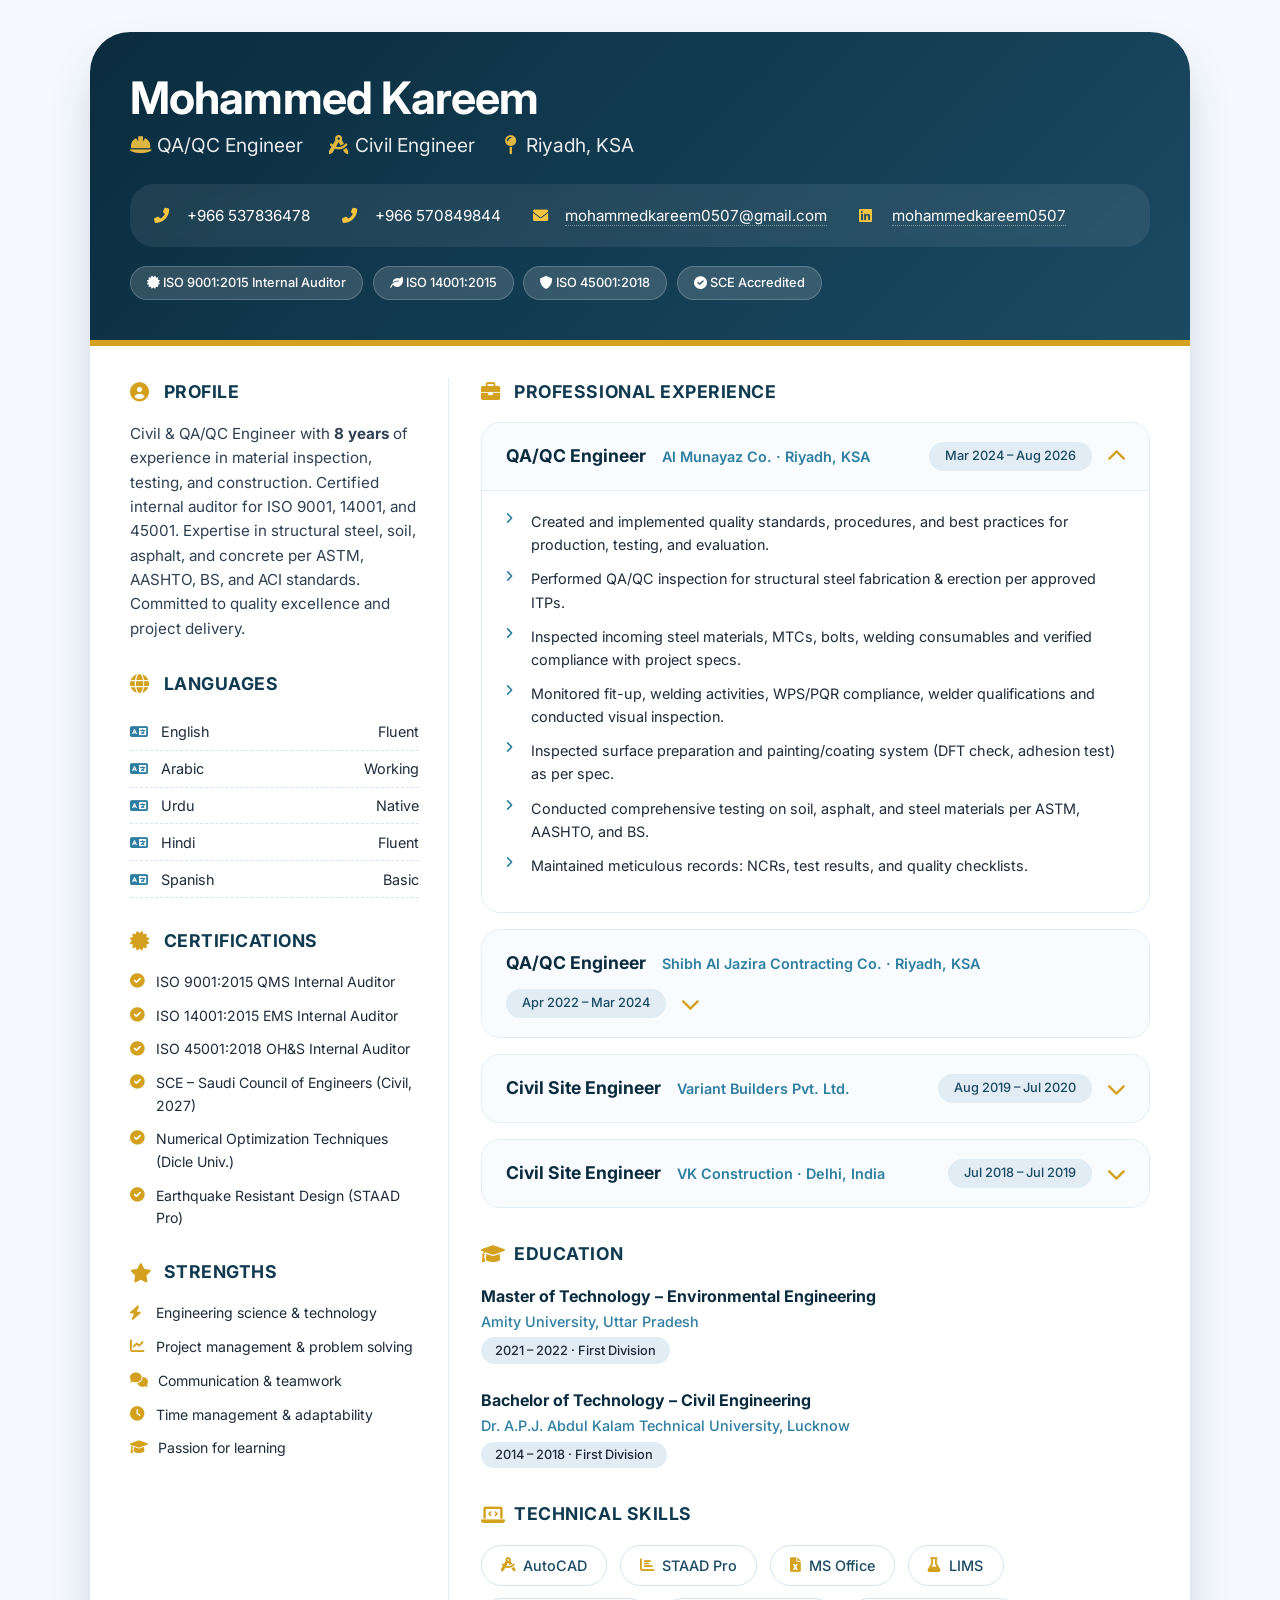
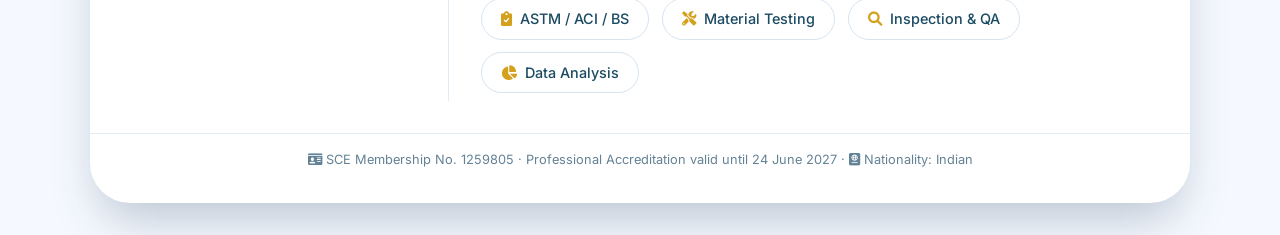
==== mk-resume.html @ 366f7cb2 "Create mk-resume.html" ====
<!DOCTYPE html>
<html lang="en">
<head>
    <meta charset="UTF-8">
    <meta name="viewport" content="width=device-width, initial-scale=1.0">
    <title>Mohammed Kareem · Civil & QA/QC Engineer</title>
    <!-- Font Awesome for icons -->
    <link rel="stylesheet" href="https://cdnjs.cloudflare.com/ajax/libs/font-awesome/6.0.0-beta3/css/all.min.css">
    <!-- Google Fonts -->
    <link href="https://fonts.googleapis.com/css2?family=Inter:opsz,wght@14..32,300;14..32,400;14..32,500;14..32,600;14..32,700&display=swap" rel="stylesheet">
    <style>
        * {
            margin: 0;
            padding: 0;
            box-sizing: border-box;
        }

        body {
            background: #f5f9ff;
            font-family: 'Inter', sans-serif;
            color: #1e2b3a;
            line-height: 1.6;
            padding: 2rem 1rem;
        }

        .container {
            max-width: 1100px;
            margin: 0 auto;
            background: white;
            border-radius: 2.5rem;
            box-shadow: 0 25px 50px -12px rgba(0, 30, 60, 0.25);
            overflow: hidden;
            padding: 0 0 2rem 0;
            transition: all 0.2s;
        }

        /* header section */
        .hero {
            background: linear-gradient(135deg, #0a2c3e 0%, #1b4a63 100%);
            color: white;
            padding: 2.5rem 2.5rem 2.5rem 2.5rem;
            position: relative;
            border-bottom: 6px solid #d4a11e;
        }

        .hero h1 {
            font-size: 2.8rem;
            font-weight: 700;
            letter-spacing: -0.02em;
            line-height: 1.2;
            margin-bottom: 0.25rem;
        }

        .hero .subhead {
            font-size: 1.2rem;
            font-weight: 400;
            opacity: 0.9;
            margin-bottom: 1.5rem;
            display: flex;
            flex-wrap: wrap;
            gap: 0.75rem 1.5rem;
        }

        .hero .subhead i {
            color: #f5c542;
            width: 1.4rem;
            text-align: center;
        }

        .contact-grid {
            display: flex;
            flex-wrap: wrap;
            gap: 1.2rem 2rem;
            font-size: 0.95rem;
            margin-top: 0.8rem;
            background: rgba(255, 255, 255, 0.08);
            padding: 1.2rem 1.5rem;
            border-radius: 1.5rem;
            backdrop-filter: blur(4px);
        }

        .contact-grid i {
            margin-right: 0.6rem;
            color: #f5c542;
            width: 1.2rem;
        }

        .contact-grid a {
            color: white;
            text-decoration: none;
            border-bottom: 1px dotted rgba(255, 255, 255, 0.4);
            transition: 0.2s;
        }

        .contact-grid a:hover {
            border-bottom: 1px solid #f5c542;
            color: #f5c542;
        }

        .badge-group {
            display: flex;
            flex-wrap: wrap;
            gap: 0.6rem;
            margin-top: 1.2rem;
        }

        .badge {
            background: rgba(255, 255, 255, 0.15);
            padding: 0.35rem 1rem;
            border-radius: 30px;
            font-size: 0.8rem;
            font-weight: 500;
            border: 1px solid rgba(255, 255, 255, 0.2);
        }

        /* main content */
        .main-grid {
            display: grid;
            grid-template-columns: 1fr 2.1fr;
            gap: 2rem;
            padding: 2rem 2.5rem 0 2.5rem;
        }

        /* sidebar */
        .sidebar {
            border-right: 1px solid #e1ecf5;
            padding-right: 1.8rem;
        }

        .section-title {
            font-size: 1.1rem;
            font-weight: 700;
            text-transform: uppercase;
            letter-spacing: 0.03em;
            color: #0f3a50;
            margin: 1.8rem 0 1rem 0;
            display: flex;
            align-items: center;
            gap: 0.6rem;
        }

        .section-title i {
            color: #d4a11e;
            font-size: 1.2rem;
            width: 1.5rem;
        }

        .section-title:first-of-type {
            margin-top: 0;
        }

        .profile-text {
            font-size: 0.95rem;
            color: #2e4052;
            margin-bottom: 1.2rem;
        }

        .skill-bar {
            margin-bottom: 1rem;
        }

        .skill-bar span {
            display: block;
            font-size: 0.85rem;
            font-weight: 500;
            color: #1e3b4f;
            margin-bottom: 0.3rem;
        }

        .bar-bg {
            background: #e1ecf5;
            height: 8px;
            border-radius: 12px;
            overflow: hidden;
        }

        .bar-fill {
            height: 8px;
            background: linear-gradient(90deg, #1b4a63, #2e7ea1);
            border-radius: 12px;
            width: 0;
            transition: width 0.3s;
        }

        .lang-item {
            display: flex;
            justify-content: space-between;
            font-size: 0.9rem;
            padding: 0.4rem 0;
            border-bottom: 1px dashed #d6e4f0;
        }

        .lang-item:last-child {
            border-bottom: none;
        }

        .lang-name i {
            color: #2e7ea1;
            width: 1.2rem;
            margin-right: 0.5rem;
        }

        .cert-list, .strength-list {
            list-style: none;
        }

        .cert-list li, .strength-list li {
            font-size: 0.88rem;
            margin-bottom: 0.7rem;
            display: flex;
            align-items: flex-start;
            gap: 0.6rem;
        }

        .cert-list li i, .strength-list li i {
            color: #d4a11e;
            font-size: 0.9rem;
            margin-top: 0.2rem;
            min-width: 1rem;
        }

        /* right content */
        .content {
            padding-bottom: 0.5rem;
        }

        /* experience accordion */
        .exp-item {
            background: #f9fcff;
            border-radius: 1.2rem;
            margin-bottom: 1rem;
            border: 1px solid #e1ecf5;
            transition: all 0.2s;
            overflow: hidden;
        }

        .exp-header {
            padding: 1.2rem 1.5rem;
            cursor: pointer;
            display: flex;
            flex-wrap: wrap;
            align-items: center;
            justify-content: space-between;
            gap: 0.75rem;
            background: #f9fcff;
            transition: 0.2s;
        }

        .exp-header:hover {
            background: #eef5fc;
        }

        .exp-title {
            display: flex;
            flex-wrap: wrap;
            align-items: baseline;
            gap: 0.6rem 1rem;
        }

        .exp-title h3 {
            font-size: 1.1rem;
            font-weight: 700;
            color: #0a2c3e;
        }

        .exp-company {
            font-size: 0.9rem;
            color: #2e7ea1;
            font-weight: 600;
        }

        .exp-date {
            font-size: 0.8rem;
            background: #e1ecf5;
            padding: 0.25rem 1rem;
            border-radius: 30px;
            font-weight: 500;
            color: #1b4a63;
            white-space: nowrap;
        }

        .exp-icon {
            color: #d4a11e;
            font-size: 1.2rem;
            transition: transform 0.3s;
        }

        .exp-item.active .exp-icon {
            transform: rotate(180deg);
        }

        .exp-body {
            max-height: 0;
            padding: 0 1.5rem;
            overflow: hidden;
            transition: max-height 0.4s ease-out, padding 0.3s;
            background: white;
            border-top: 0px solid #e1ecf5;
        }

        .exp-item.active .exp-body {
            max-height: 600px;
            padding: 1.2rem 1.5rem 1.5rem 1.5rem;
            border-top: 1px solid #e1ecf5;
        }

        .exp-body ul {
            list-style: none;
        }

        .exp-body li {
            font-size: 0.9rem;
            margin-bottom: 0.7rem;
            display: flex;
            gap: 0.6rem;
            color: #1e2b3a;
        }

        .exp-body li i {
            color: #2e7ea1;
            font-size: 0.8rem;
            margin-top: 0.2rem;
            min-width: 1rem;
        }

        /* education */
        .edu-item {
            margin-bottom: 1.5rem;
        }

        .edu-degree {
            font-weight: 700;
            font-size: 1rem;
            color: #0a2c3e;
        }

        .edu-univ {
            font-size: 0.9rem;
            color: #2e7ea1;
            font-weight: 500;
        }

        .edu-year {
            font-size: 0.8rem;
            background: #e1ecf5;
            display: inline-block;
            padding: 0.2rem 0.9rem;
            border-radius: 30px;
            margin-top: 0.3rem;
            font-weight: 500;
        }

        /* technical skills */
        .tech-grid {
            display: flex;
            flex-wrap: wrap;
            gap: 0.8rem;
            margin-top: 1rem;
        }

        .tech-item {
            background: white;
            border: 1px solid #d6e4f0;
            padding: 0.5rem 1.2rem;
            border-radius: 30px;
            font-size: 0.9rem;
            font-weight: 500;
            color: #1b4a63;
            display: flex;
            align-items: center;
            gap: 0.5rem;
            transition: 0.2s;
        }

        .tech-item i {
            color: #d4a11e;
        }

        .tech-item:hover {
            background: #eef5fc;
            border-color: #2e7ea1;
        }

        /* footer / certificates */
        .footer-note {
            margin-top: 2rem;
            padding: 1rem 2.5rem 0 2.5rem;
            font-size: 0.8rem;
            color: #648296;
            border-top: 1px solid #e1ecf5;
            text-align: center;
        }

        /* responsive */
        @media (max-width: 850px) {
            .main-grid {
                grid-template-columns: 1fr;
                padding: 1.5rem;
            }
            .sidebar {
                border-right: none;
                padding-right: 0;
            }
            .hero h1 {
                font-size: 2rem;
            }
            .hero {
                padding: 2rem 1.5rem;
            }
            .contact-grid {
                padding: 1rem;
            }
        }

        @media (max-width: 500px) {
            body {
                padding: 0.8rem;
            }
            .container {
                border-radius: 1.5rem;
            }
            .exp-title h3 {
                font-size: 1rem;
            }
        }
    </style>
</head>
<body>
    <div class="container">
        <!-- Hero Header -->
        <div class="hero">
            <h1>Mohammed Kareem</h1>
            <div class="subhead">
                <span><i class="fas fa-hard-hat"></i> QA/QC Engineer</span>
                <span><i class="fas fa-drafting-compass"></i> Civil Engineer</span>
                <span><i class="fas fa-map-pin"></i> Riyadh, KSA</span>
            </div>
            <div class="contact-grid">
                <div><i class="fas fa-phone-alt"></i> +966 537836478</div>
                <div><i class="fas fa-phone-alt"></i> +966 570849844</div>
                <div><i class="fas fa-envelope"></i> <a href="mailto:mohammedkareem0507@gmail.com">mohammedkareem0507@gmail.com</a></div>
                <div><i class="fab fa-linkedin"></i> <a href="#">mohammedkareem0507</a></div>
            </div>
            <div class="badge-group">
                <span class="badge"><i class="fas fa-certificate"></i> ISO 9001:2015 Internal Auditor</span>
                <span class="badge"><i class="fas fa-leaf"></i> ISO 14001:2015</span>
                <span class="badge"><i class="fas fa-shield-alt"></i> ISO 45001:2018</span>
                <span class="badge"><i class="fas fa-check-circle"></i> SCE Accredited</span>
            </div>
        </div>

        <!-- Main two-column layout -->
        <div class="main-grid">
            <!-- Sidebar / Left -->
            <div class="sidebar">
                <!-- Profile / summary -->
                <div class="section-title"><i class="fas fa-user-circle"></i> Profile</div>
                <p class="profile-text">
                    Civil & QA/QC Engineer with <strong>8 years</strong> of experience in material inspection, testing, and construction. 
                    Certified internal auditor for ISO 9001, 14001, and 45001. Expertise in structural steel, soil, asphalt, and concrete 
                    per ASTM, AASHTO, BS, and ACI standards. Committed to quality excellence and project delivery.
                </p>

                <!-- Languages -->
                <div class="section-title"><i class="fas fa-globe"></i> Languages</div>
                <div class="lang-item"><span class="lang-name"><i class="fas fa-language"></i> English</span> <span>Fluent</span></div>
                <div class="lang-item"><span class="lang-name"><i class="fas fa-language"></i> Arabic</span> <span>Working</span></div>
                <div class="lang-item"><span class="lang-name"><i class="fas fa-language"></i> Urdu</span> <span>Native</span></div>
                <div class="lang-item"><span class="lang-name"><i class="fas fa-language"></i> Hindi</span> <span>Fluent</span></div>
                <div class="lang-item"><span class="lang-name"><i class="fas fa-language"></i> Spanish</span> <span>Basic</span></div>

                <!-- Certifications & training -->
                <div class="section-title"><i class="fas fa-certificate"></i> Certifications</div>
                <ul class="cert-list">
                    <li><i class="fas fa-check-circle"></i> ISO 9001:2015 QMS Internal Auditor</li>
                    <li><i class="fas fa-check-circle"></i> ISO 14001:2015 EMS Internal Auditor</li>
                    <li><i class="fas fa-check-circle"></i> ISO 45001:2018 OH&S Internal Auditor</li>
                    <li><i class="fas fa-check-circle"></i> SCE – Saudi Council of Engineers (Civil, 2027)</li>
                    <li><i class="fas fa-check-circle"></i> Numerical Optimization Techniques (Dicle Univ.)</li>
                    <li><i class="fas fa-check-circle"></i> Earthquake Resistant Design (STAAD Pro)</li>
                </ul>

                <!-- Strengths -->
                <div class="section-title"><i class="fas fa-star"></i> Strengths</div>
                <ul class="strength-list">
                    <li><i class="fas fa-bolt"></i> Engineering science & technology</li>
                    <li><i class="fas fa-chart-line"></i> Project management & problem solving</li>
                    <li><i class="fas fa-comments"></i> Communication & teamwork</li>
                    <li><i class="fas fa-clock"></i> Time management & adaptability</li>
                    <li><i class="fas fa-graduation-cap"></i> Passion for learning</li>
                </ul>
            </div>

            <!-- Right content -->
            <div class="content">
                <!-- Experience -->
                <div class="section-title"><i class="fas fa-briefcase"></i> Professional Experience</div>

                <!-- Job 1 -->
                <div class="exp-item active" id="exp1">
                    <div class="exp-header" onclick="toggleExp('exp1')">
                        <div class="exp-title">
                            <h3>QA/QC Engineer</h3>
                            <span class="exp-company">Al Munayaz Co. · Riyadh, KSA</span>
                        </div>
                        <div style="display: flex; align-items: center; gap: 1rem;">
                            <span class="exp-date">Mar 2024 – Aug 2026</span>
                            <i class="fas fa-chevron-down exp-icon"></i>
                        </div>
                    </div>
                    <div class="exp-body">
                        <ul>
                            <li><i class="fas fa-angle-right"></i> Created and implemented quality standards, procedures, and best practices for production, testing, and evaluation.</li>
                            <li><i class="fas fa-angle-right"></i> Performed QA/QC inspection for structural steel fabrication & erection per approved ITPs.</li>
                            <li><i class="fas fa-angle-right"></i> Inspected incoming steel materials, MTCs, bolts, welding consumables and verified compliance with project specs.</li>
                            <li><i class="fas fa-angle-right"></i> Monitored fit-up, welding activities, WPS/PQR compliance, welder qualifications and conducted visual inspection.</li>
                            <li><i class="fas fa-angle-right"></i> Inspected surface preparation and painting/coating system (DFT check, adhesion test) as per spec.</li>
                            <li><i class="fas fa-angle-right"></i> Conducted comprehensive testing on soil, asphalt, and steel materials per ASTM, AASHTO, and BS.</li>
                            <li><i class="fas fa-angle-right"></i> Maintained meticulous records: NCRs, test results, and quality checklists.</li>
                        </ul>
                    </div>
                </div>

                <!-- Job 2 -->
                <div class="exp-item" id="exp2">
                    <div class="exp-header" onclick="toggleExp('exp2')">
                        <div class="exp-title">
                            <h3>QA/QC Engineer</h3>
                            <span class="exp-company">Shibh Al Jazira Contracting Co. · Riyadh, KSA</span>
                        </div>
                        <div style="display: flex; align-items: center; gap: 1rem;">
                            <span class="exp-date">Apr 2022 – Mar 2024</span>
                            <i class="fas fa-chevron-down exp-icon"></i>
                        </div>
                    </div>
                    <div class="exp-body">
                        <ul>
                            <li><i class="fas fa-angle-right"></i> Inspected testing methods for compliance with IS, ASTM, AASHTO, and BS specifications.</li>
                            <li><i class="fas fa-angle-right"></i> Prepared inspection reports, NCRs, punch lists and ensured closure with corrective actions.</li>
                            <li><i class="fas fa-angle-right"></i> Conducted inspection of rebar delivery, grade (60), size, MTC verification and storage condition.</li>
                            <li><i class="fas fa-angle-right"></i> Checked rebar cutting, bending, lapping, spacing, cover and bar schedule as per ACI 318 & shop drawings.</li>
                            <li><i class="fas fa-angle-right"></i> Managed building projects from proposal to construction and supervised other engineers.</li>
                            <li><i class="fas fa-angle-right"></i> Collected, analyzed, and reported quality data, identifying trends and areas for improvement.</li>
                            <li><i class="fas fa-angle-right"></i> Evaluated and qualified new suppliers to ensure incoming materials meet quality requirements.</li>
                        </ul>
                    </div>
                </div>

                <!-- Job 3 -->
                <div class="exp-item" id="exp3">
                    <div class="exp-header" onclick="toggleExp('exp3')">
                        <div class="exp-title">
                            <h3>Civil Site Engineer</h3>
                            <span class="exp-company">Variant Builders Pvt. Ltd.</span>
                        </div>
                        <div style="display: flex; align-items: center; gap: 1rem;">
                            <span class="exp-date">Aug 2019 – Jul 2020</span>
                            <i class="fas fa-chevron-down exp-icon"></i>
                        </div>
                    </div>
                    <div class="exp-body">
                        <ul>
                            <li><i class="fas fa-angle-right"></i> Inspected reinforcement placement for footings, columns, beams, slabs, walls before concrete pour.</li>
                            <li><i class="fas fa-angle-right"></i> Verified rebar couplers, mechanical splicing and performed bend test / tensile test.</li>
                            <li><i class="fas fa-angle-right"></i> Maintained accurate records of lab data to ensure quality control; analyzed test results and prepared reports.</li>
                            <li><i class="fas fa-angle-right"></i> Trained production staff and technicians on quality control principles and procedures.</li>
                            <li><i class="fas fa-angle-right"></i> Conducted internal audits to ensure compliance with QMS (ISO standards).</li>
                            <li><i class="fas fa-angle-right"></i> Led root cause analysis (RCA) for defects and implemented corrective and preventive actions (CAPA).</li>
                            <li><i class="fas fa-angle-right"></i> Ensured all quality control procedures were followed consistently.</li>
                        </ul>
                    </div>
                </div>

                <!-- Job 4 -->
                <div class="exp-item" id="exp4">
                    <div class="exp-header" onclick="toggleExp('exp4')">
                        <div class="exp-title">
                            <h3>Civil Site Engineer</h3>
                            <span class="exp-company">VK Construction · Delhi, India</span>
                        </div>
                        <div style="display: flex; align-items: center; gap: 1rem;">
                            <span class="exp-date">Jul 2018 – Jul 2019</span>
                            <i class="fas fa-chevron-down exp-icon"></i>
                        </div>
                    </div>
                    <div class="exp-body">
                        <ul>
                            <li><i class="fas fa-angle-right"></i> Involved in constructing the DG Building at Tihar Jail, New Delhi.</li>
                            <li><i class="fas fa-angle-right"></i> Monitored condition of materials and equipment and reported any issues immediately.</li>
                            <li><i class="fas fa-angle-right"></i> Participated in laboratory meetings to discuss results and make recommendations for improvement.</li>
                            <li><i class="fas fa-angle-right"></i> Attended internal and external audits; ensured project compliance with health and safety requirements.</li>
                            <li><i class="fas fa-angle-right"></i> Worked with other engineers to complete projects on time.</li>
                            <li><i class="fas fa-angle-right"></i> Monitored operations to ensure production standards; inspected and measured materials using calipers, gauges, micrometers.</li>
                        </ul>
                    </div>
                </div>

                <!-- Education -->
                <div class="section-title" style="margin-top: 2rem;"><i class="fas fa-graduation-cap"></i> Education</div>
                <div class="edu-item">
                    <div class="edu-degree">Master of Technology – Environmental Engineering</div>
                    <div class="edu-univ">Amity University, Uttar Pradesh</div>
                    <span class="edu-year">2021 – 2022 · First Division</span>
                </div>
                <div class="edu-item">
                    <div class="edu-degree">Bachelor of Technology – Civil Engineering</div>
                    <div class="edu-univ">Dr. A.P.J. Abdul Kalam Technical University, Lucknow</div>
                    <span class="edu-year">2014 – 2018 · First Division</span>
                </div>

                <!-- Technical Skills -->
                <div class="section-title" style="margin-top: 2rem;"><i class="fas fa-laptop-code"></i> Technical Skills</div>
                <div class="tech-grid">
                    <span class="tech-item"><i class="fas fa-drafting-compass"></i> AutoCAD</span>
                    <span class="tech-item"><i class="fas fa-chart-bar"></i> STAAD Pro</span>
                    <span class="tech-item"><i class="fas fa-file-excel"></i> MS Office</span>
                    <span class="tech-item"><i class="fas fa-flask"></i> LIMS</span>
                    <span class="tech-item"><i class="fas fa-clipboard-check"></i> ASTM / ACI / BS</span>
                    <span class="tech-item"><i class="fas fa-tools"></i> Material Testing</span>
                    <span class="tech-item"><i class="fas fa-search"></i> Inspection & QA</span>
                    <span class="tech-item"><i class="fas fa-chart-pie"></i> Data Analysis</span>
                </div>
            </div>
        </div>

        <!-- Footer note / SCE info -->
        <div class="footer-note">
            <i class="fas fa-id-card"></i> SCE Membership No. 1259805 · Professional Accreditation valid until 24 June 2027 · 
            <i class="fas fa-passport"></i> Nationality: Indian
        </div>
    </div>

    <script>
        // Accordion toggle
        function toggleExp(id) {
            const item = document.getElementById(id);
            const isActive = item.classList.contains('active');
            
            // Close all items
            document.querySelectorAll('.exp-item').forEach(el => {
                el.classList.remove('active');
            });
            
            // If the clicked one wasn't active, open it
            if (!isActive) {
                item.classList.add('active');
            }
        }

        // Initialize: open the first one by default (already has active class)
        // Ensure any other items are closed (they are by default)
        // Set all exp-icon rotations based on active class
        document.querySelectorAll('.exp-item').forEach(item => {
            const icon = item.querySelector('.exp-icon');
            if (item.classList.contains('active')) {
                icon.style.transform = 'rotate(180deg)';
            } else {
                icon.style.transform = 'rotate(0)';
            }
        });

        // Update icon rotation on toggle
        const originalToggle = toggleExp;
        window.toggleExp = function(id) {
            originalToggle(id);
            // Update all icons after toggle
            document.querySelectorAll('.exp-item').forEach(item => {
                const icon = item.querySelector('.exp-icon');
                if (item.classList.contains('active')) {
                    icon.style.transform = 'rotate(180deg)';
                } else {
                    icon.style.transform = 'rotate(0)';
                }
            });
        };

        // Also set progress bars for skills (visual example)
        // We can add optional animated widths if needed. But static is fine.
        // For demonstration, set widths
        document.querySelectorAll('.bar-fill').forEach((el, idx) => {
            // No dynamic needed, but we could add data attributes. For simplicity, we skip.
        });
    </script>
</body>
</html>
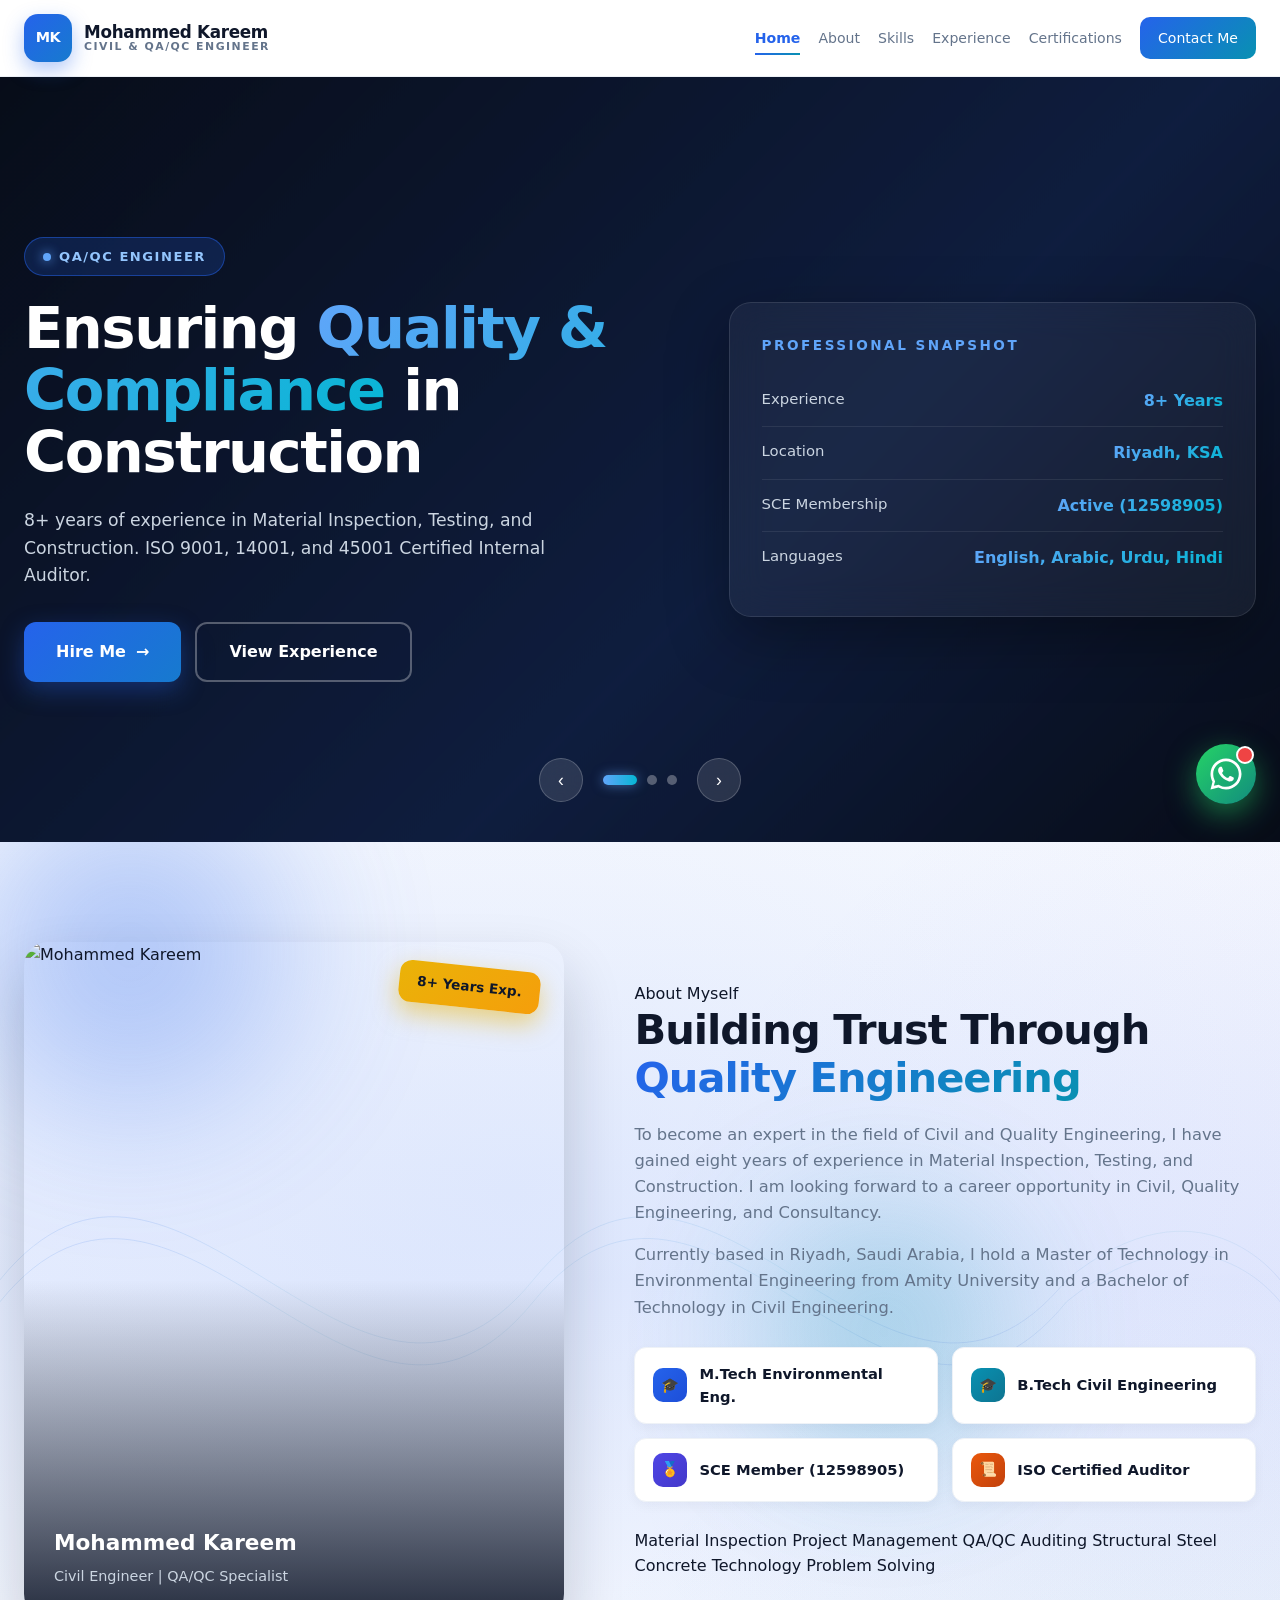
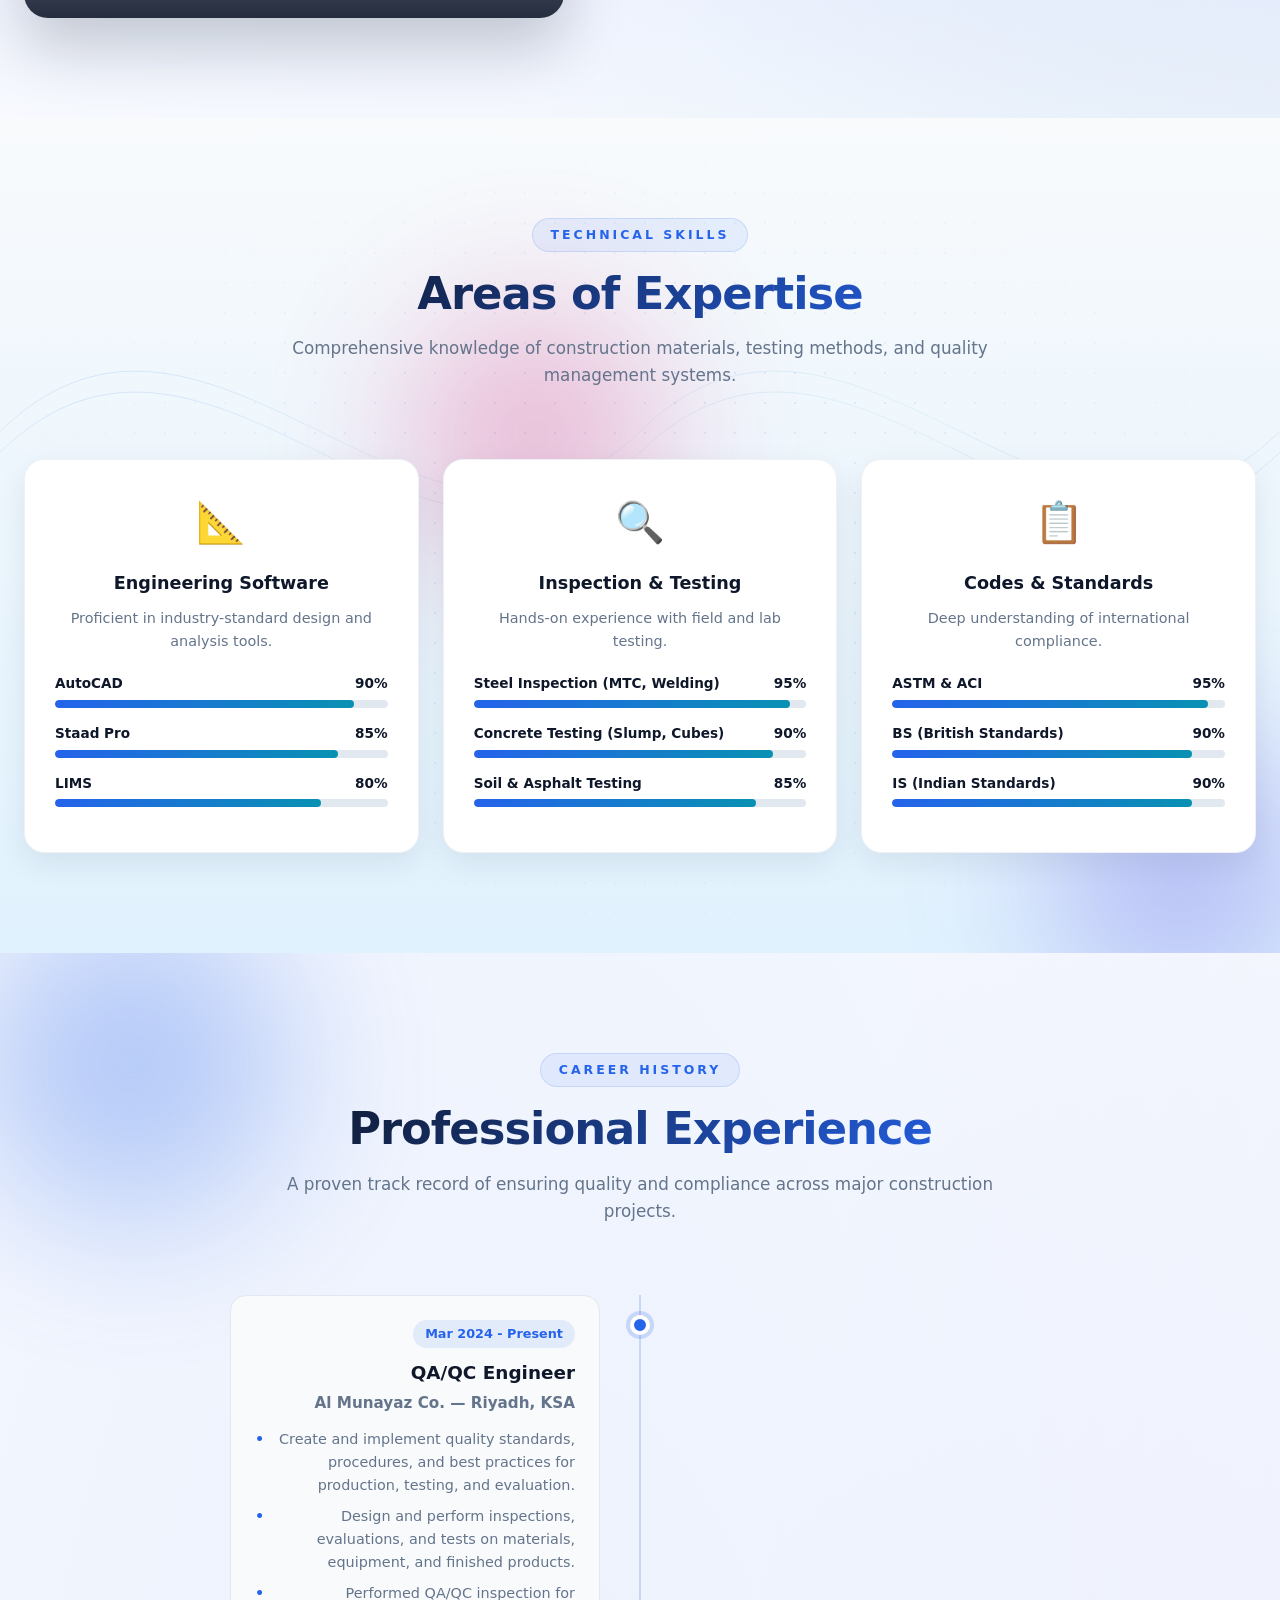
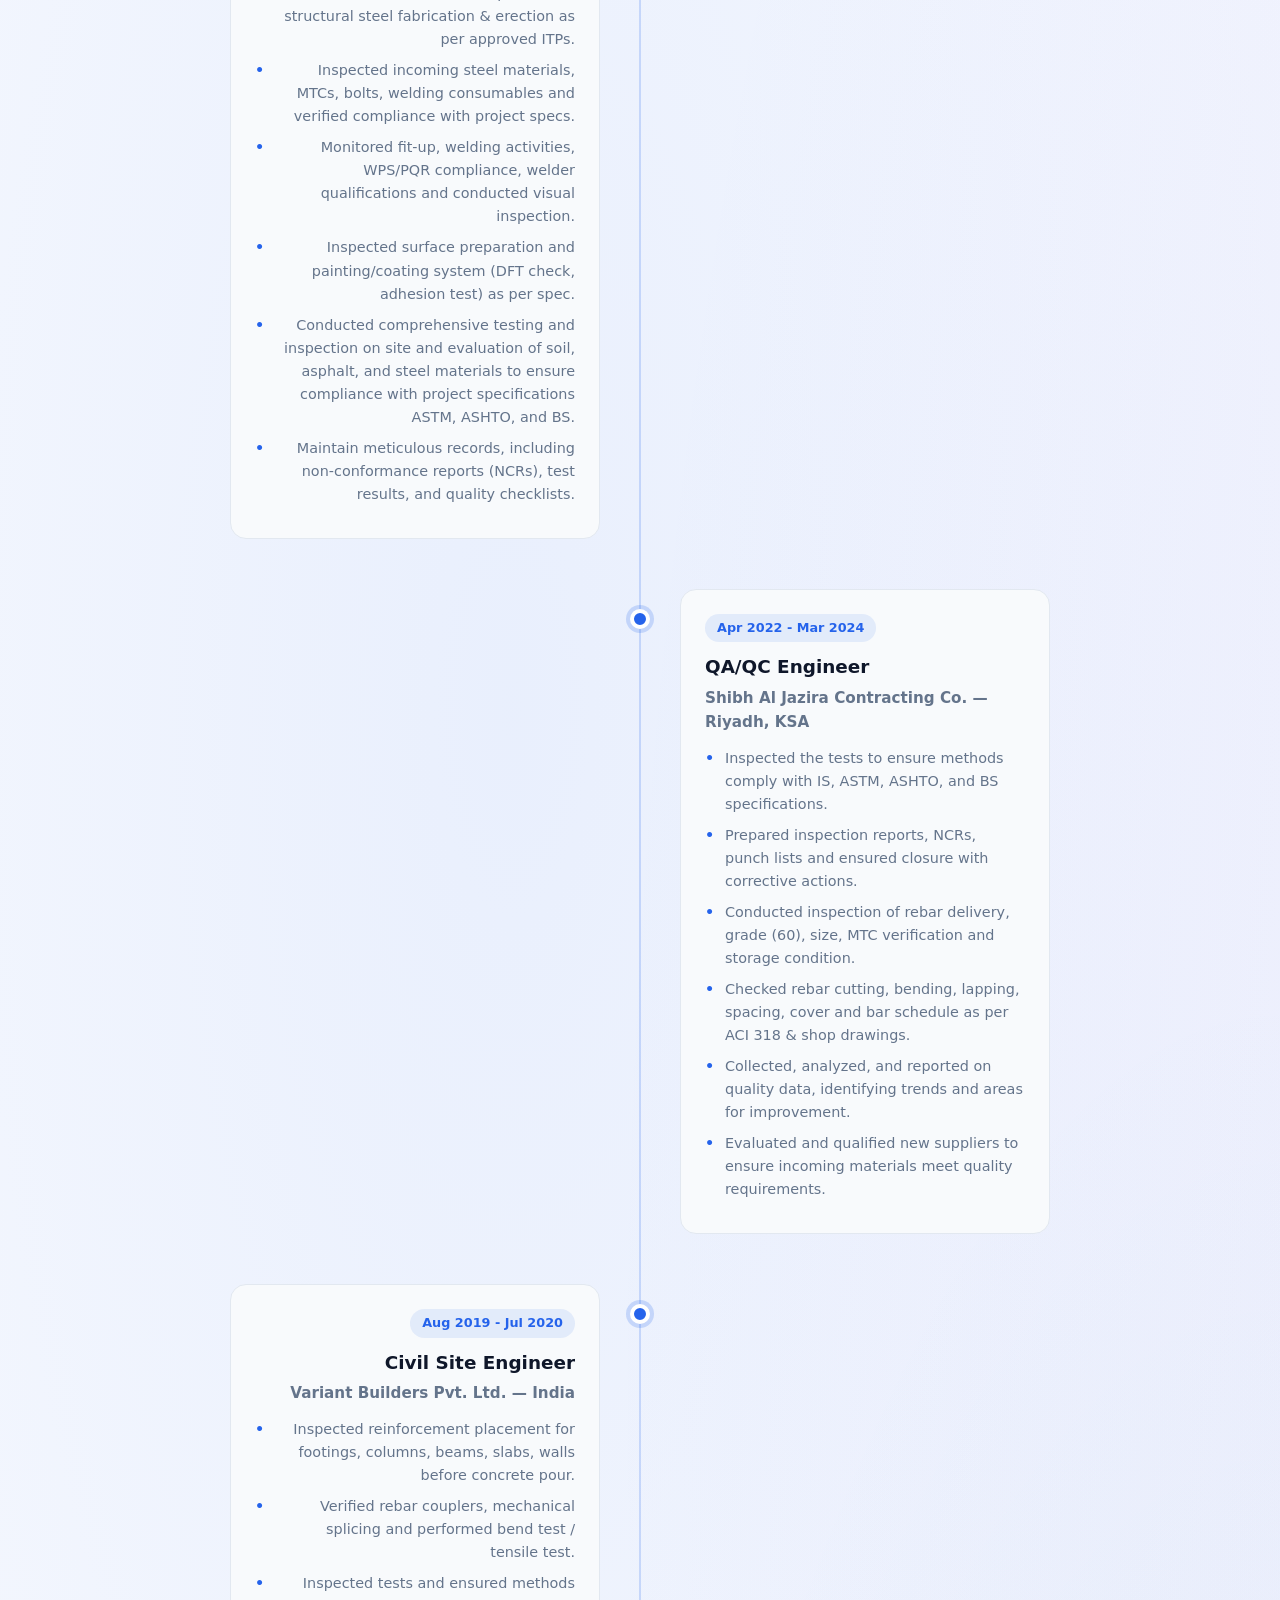
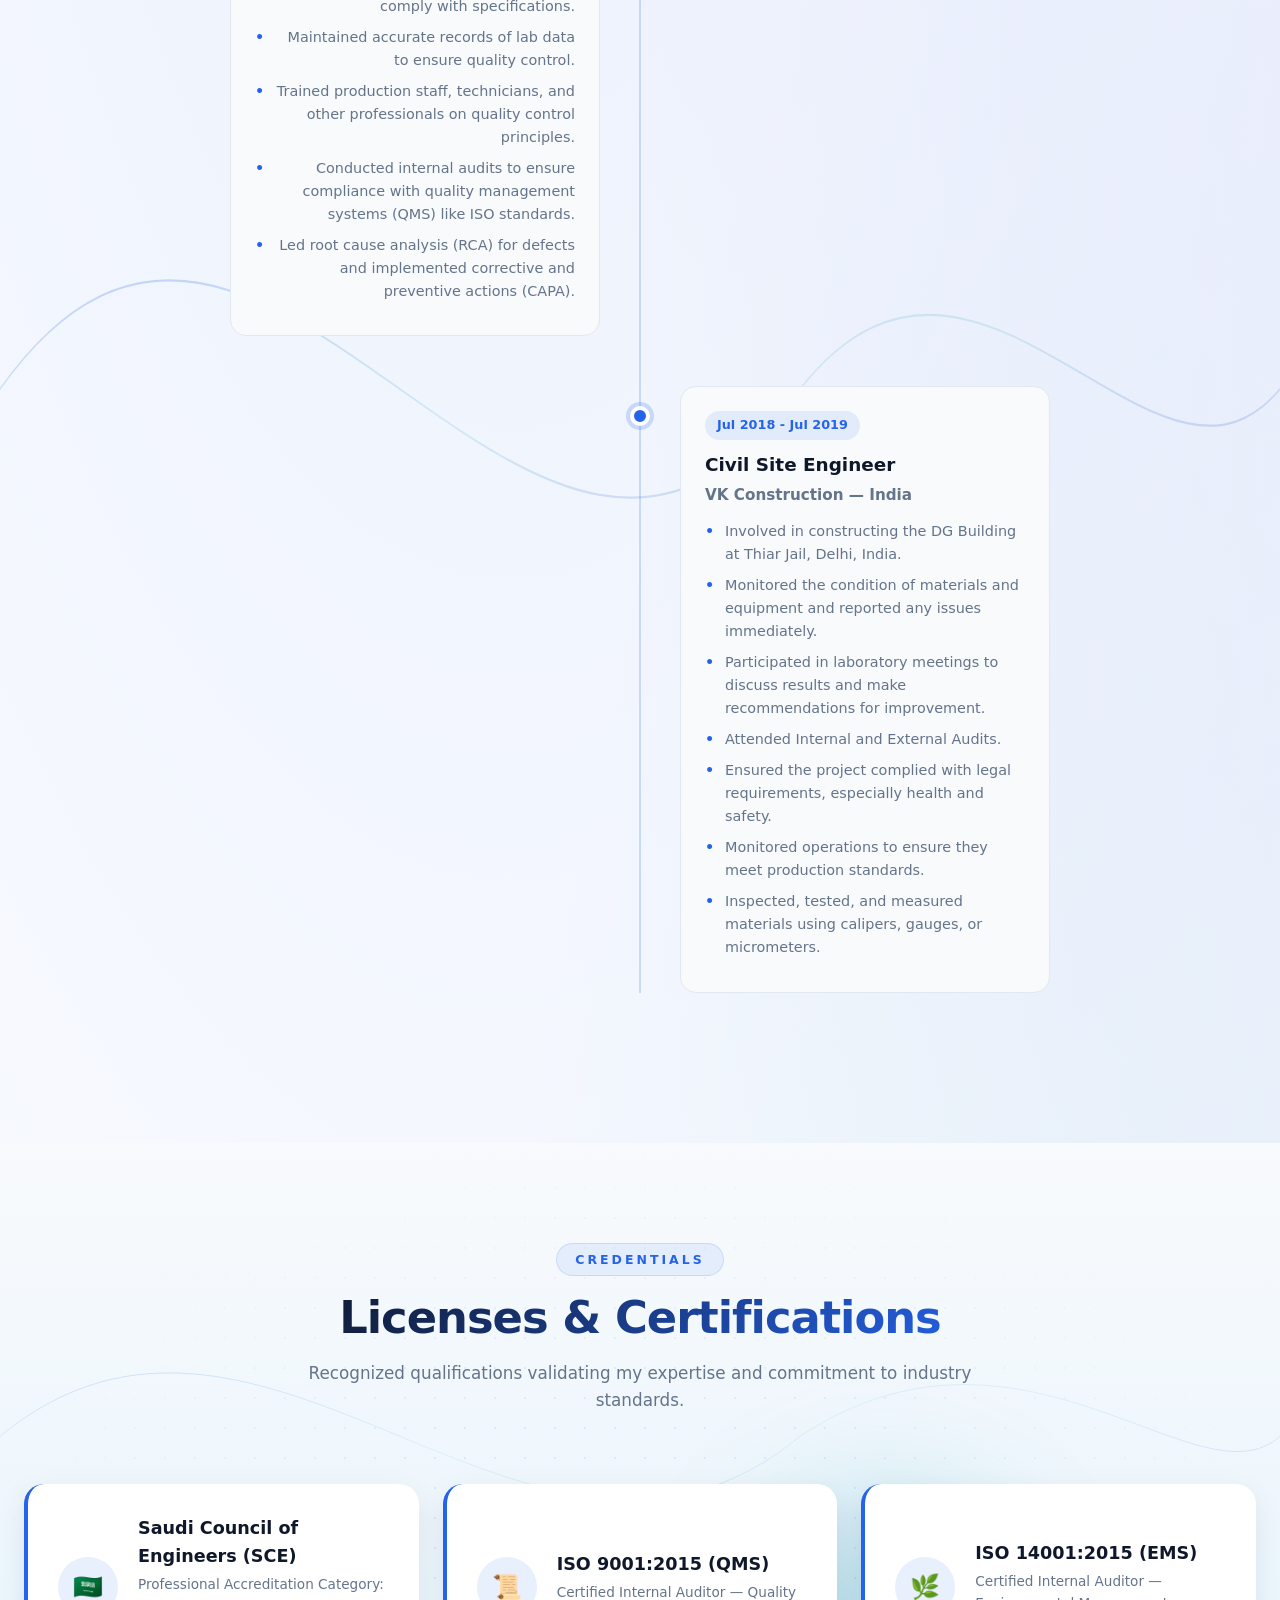
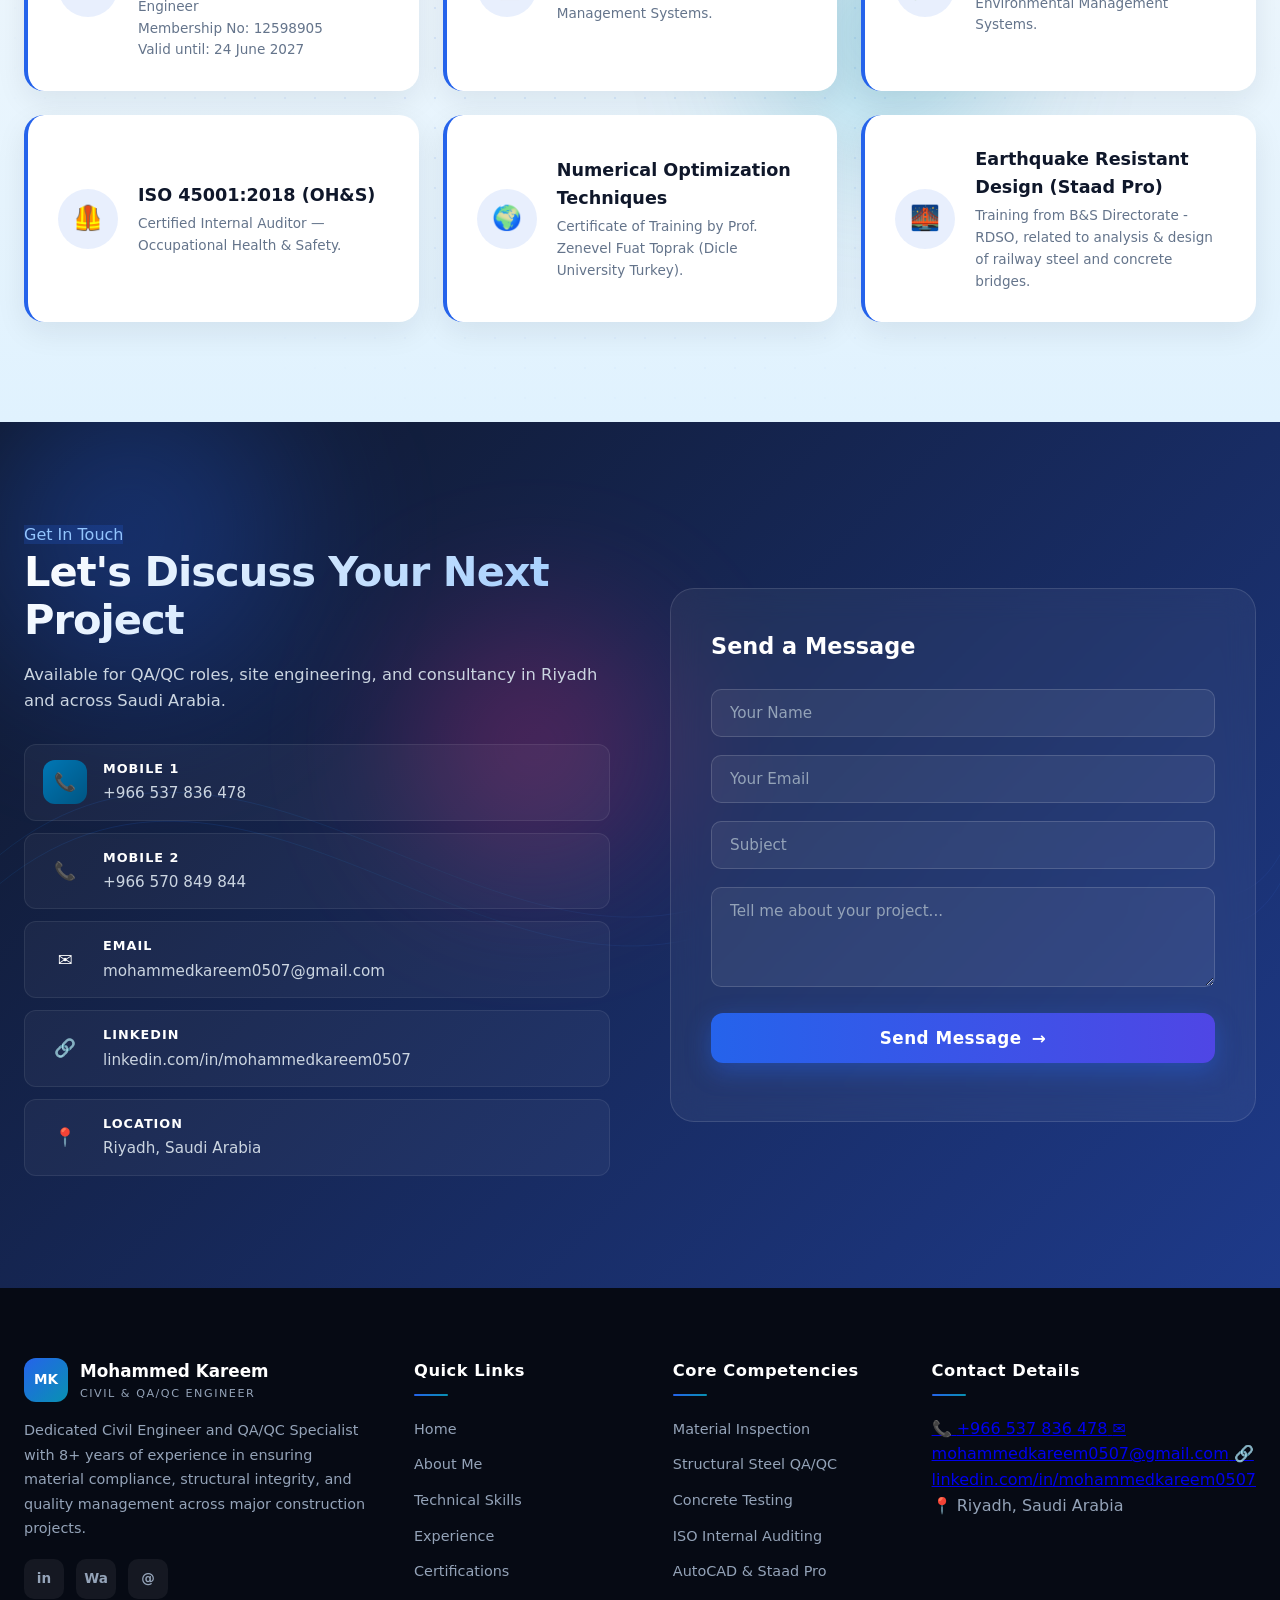
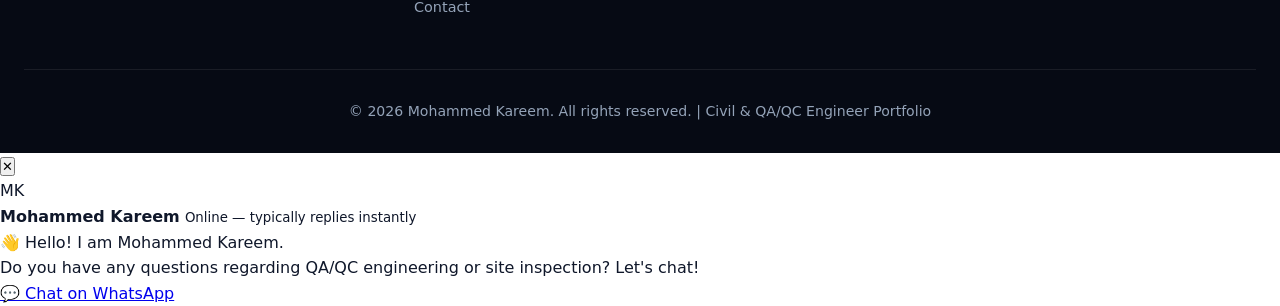
==== commit c9d2b304: "Update mk-resume.html" ====
--- a/mk-resume.html
+++ b/mk-resume.html
@@ -1,685 +1,1201 @@
 <!DOCTYPE html>
 <html lang="en">
 <head>
-    <meta charset="UTF-8">
-    <meta name="viewport" content="width=device-width, initial-scale=1.0">
-    <title>Mohammed Kareem · Civil & QA/QC Engineer</title>
-    <!-- Font Awesome for icons -->
-    <link rel="stylesheet" href="https://cdnjs.cloudflare.com/ajax/libs/font-awesome/6.0.0-beta3/css/all.min.css">
-    <!-- Google Fonts -->
-    <link href="https://fonts.googleapis.com/css2?family=Inter:opsz,wght@14..32,300;14..32,400;14..32,500;14..32,600;14..32,700&display=swap" rel="stylesheet">
-    <style>
-        * {
-            margin: 0;
-            padding: 0;
-            box-sizing: border-box;
-        }
-
-        body {
-            background: #f5f9ff;
-            font-family: 'Inter', sans-serif;
-            color: #1e2b3a;
-            line-height: 1.6;
-            padding: 2rem 1rem;
-        }
-
-        .container {
-            max-width: 1100px;
-            margin: 0 auto;
-            background: white;
-            border-radius: 2.5rem;
-            box-shadow: 0 25px 50px -12px rgba(0, 30, 60, 0.25);
-            overflow: hidden;
-            padding: 0 0 2rem 0;
-            transition: all 0.2s;
-        }
-
-        /* header section */
-        .hero {
-            background: linear-gradient(135deg, #0a2c3e 0%, #1b4a63 100%);
-            color: white;
-            padding: 2.5rem 2.5rem 2.5rem 2.5rem;
-            position: relative;
-            border-bottom: 6px solid #d4a11e;
-        }
-
-        .hero h1 {
-            font-size: 2.8rem;
-            font-weight: 700;
-            letter-spacing: -0.02em;
-            line-height: 1.2;
-            margin-bottom: 0.25rem;
-        }
-
-        .hero .subhead {
-            font-size: 1.2rem;
-            font-weight: 400;
-            opacity: 0.9;
-            margin-bottom: 1.5rem;
-            display: flex;
-            flex-wrap: wrap;
-            gap: 0.75rem 1.5rem;
-        }
-
-        .hero .subhead i {
-            color: #f5c542;
-            width: 1.4rem;
-            text-align: center;
-        }
-
-        .contact-grid {
-            display: flex;
-            flex-wrap: wrap;
-            gap: 1.2rem 2rem;
-            font-size: 0.95rem;
-            margin-top: 0.8rem;
-            background: rgba(255, 255, 255, 0.08);
-            padding: 1.2rem 1.5rem;
-            border-radius: 1.5rem;
-            backdrop-filter: blur(4px);
-        }
-
-        .contact-grid i {
-            margin-right: 0.6rem;
-            color: #f5c542;
-            width: 1.2rem;
-        }
-
-        .contact-grid a {
-            color: white;
-            text-decoration: none;
-            border-bottom: 1px dotted rgba(255, 255, 255, 0.4);
-            transition: 0.2s;
-        }
-
-        .contact-grid a:hover {
-            border-bottom: 1px solid #f5c542;
-            color: #f5c542;
-        }
-
-        .badge-group {
-            display: flex;
-            flex-wrap: wrap;
-            gap: 0.6rem;
-            margin-top: 1.2rem;
-        }
-
-        .badge {
-            background: rgba(255, 255, 255, 0.15);
-            padding: 0.35rem 1rem;
-            border-radius: 30px;
-            font-size: 0.8rem;
-            font-weight: 500;
-            border: 1px solid rgba(255, 255, 255, 0.2);
-        }
-
-        /* main content */
-        .main-grid {
-            display: grid;
-            grid-template-columns: 1fr 2.1fr;
-            gap: 2rem;
-            padding: 2rem 2.5rem 0 2.5rem;
-        }
-
-        /* sidebar */
-        .sidebar {
-            border-right: 1px solid #e1ecf5;
-            padding-right: 1.8rem;
-        }
-
-        .section-title {
-            font-size: 1.1rem;
-            font-weight: 700;
-            text-transform: uppercase;
-            letter-spacing: 0.03em;
-            color: #0f3a50;
-            margin: 1.8rem 0 1rem 0;
-            display: flex;
-            align-items: center;
-            gap: 0.6rem;
-        }
-
-        .section-title i {
-            color: #d4a11e;
-            font-size: 1.2rem;
-            width: 1.5rem;
-        }
-
-        .section-title:first-of-type {
-            margin-top: 0;
-        }
-
-        .profile-text {
-            font-size: 0.95rem;
-            color: #2e4052;
-            margin-bottom: 1.2rem;
-        }
-
-        .skill-bar {
-            margin-bottom: 1rem;
-        }
-
-        .skill-bar span {
-            display: block;
-            font-size: 0.85rem;
-            font-weight: 500;
-            color: #1e3b4f;
-            margin-bottom: 0.3rem;
-        }
-
-        .bar-bg {
-            background: #e1ecf5;
-            height: 8px;
-            border-radius: 12px;
-            overflow: hidden;
-        }
-
-        .bar-fill {
-            height: 8px;
-            background: linear-gradient(90deg, #1b4a63, #2e7ea1);
-            border-radius: 12px;
-            width: 0;
-            transition: width 0.3s;
-        }
-
-        .lang-item {
-            display: flex;
-            justify-content: space-between;
-            font-size: 0.9rem;
-            padding: 0.4rem 0;
-            border-bottom: 1px dashed #d6e4f0;
-        }
-
-        .lang-item:last-child {
-            border-bottom: none;
-        }
-
-        .lang-name i {
-            color: #2e7ea1;
-            width: 1.2rem;
-            margin-right: 0.5rem;
-        }
-
-        .cert-list, .strength-list {
-            list-style: none;
-        }
-
-        .cert-list li, .strength-list li {
-            font-size: 0.88rem;
-            margin-bottom: 0.7rem;
-            display: flex;
-            align-items: flex-start;
-            gap: 0.6rem;
-        }
-
-        .cert-list li i, .strength-list li i {
-            color: #d4a11e;
-            font-size: 0.9rem;
-            margin-top: 0.2rem;
-            min-width: 1rem;
-        }
-
-        /* right content */
-        .content {
-            padding-bottom: 0.5rem;
-        }
-
-        /* experience accordion */
-        .exp-item {
-            background: #f9fcff;
-            border-radius: 1.2rem;
-            margin-bottom: 1rem;
-            border: 1px solid #e1ecf5;
-            transition: all 0.2s;
-            overflow: hidden;
-        }
-
-        .exp-header {
-            padding: 1.2rem 1.5rem;
-            cursor: pointer;
-            display: flex;
-            flex-wrap: wrap;
-            align-items: center;
-            justify-content: space-between;
-            gap: 0.75rem;
-            background: #f9fcff;
-            transition: 0.2s;
-        }
-
-        .exp-header:hover {
-            background: #eef5fc;
-        }
-
-        .exp-title {
-            display: flex;
-            flex-wrap: wrap;
-            align-items: baseline;
-            gap: 0.6rem 1rem;
-        }
-
-        .exp-title h3 {
-            font-size: 1.1rem;
-            font-weight: 700;
-            color: #0a2c3e;
-        }
-
-        .exp-company {
-            font-size: 0.9rem;
-            color: #2e7ea1;
-            font-weight: 600;
-        }
-
-        .exp-date {
-            font-size: 0.8rem;
-            background: #e1ecf5;
-            padding: 0.25rem 1rem;
-            border-radius: 30px;
-            font-weight: 500;
-            color: #1b4a63;
-            white-space: nowrap;
-        }
-
-        .exp-icon {
-            color: #d4a11e;
-            font-size: 1.2rem;
-            transition: transform 0.3s;
-        }
-
-        .exp-item.active .exp-icon {
-            transform: rotate(180deg);
-        }
-
-        .exp-body {
-            max-height: 0;
-            padding: 0 1.5rem;
-            overflow: hidden;
-            transition: max-height 0.4s ease-out, padding 0.3s;
-            background: white;
-            border-top: 0px solid #e1ecf5;
-        }
-
-        .exp-item.active .exp-body {
-            max-height: 600px;
-            padding: 1.2rem 1.5rem 1.5rem 1.5rem;
-            border-top: 1px solid #e1ecf5;
-        }
-
-        .exp-body ul {
-            list-style: none;
-        }
-
-        .exp-body li {
-            font-size: 0.9rem;
-            margin-bottom: 0.7rem;
-            display: flex;
-            gap: 0.6rem;
-            color: #1e2b3a;
-        }
-
-        .exp-body li i {
-            color: #2e7ea1;
-            font-size: 0.8rem;
-            margin-top: 0.2rem;
-            min-width: 1rem;
-        }
-
-        /* education */
-        .edu-item {
-            margin-bottom: 1.5rem;
-        }
-
-        .edu-degree {
-            font-weight: 700;
-            font-size: 1rem;
-            color: #0a2c3e;
-        }
-
-        .edu-univ {
-            font-size: 0.9rem;
-            color: #2e7ea1;
-            font-weight: 500;
-        }
-
-        .edu-year {
-            font-size: 0.8rem;
-            background: #e1ecf5;
-            display: inline-block;
-            padding: 0.2rem 0.9rem;
-            border-radius: 30px;
-            margin-top: 0.3rem;
-            font-weight: 500;
-        }
-
-        /* technical skills */
-        .tech-grid {
-            display: flex;
-            flex-wrap: wrap;
-            gap: 0.8rem;
-            margin-top: 1rem;
-        }
-
-        .tech-item {
-            background: white;
-            border: 1px solid #d6e4f0;
-            padding: 0.5rem 1.2rem;
-            border-radius: 30px;
-            font-size: 0.9rem;
-            font-weight: 500;
-            color: #1b4a63;
-            display: flex;
-            align-items: center;
-            gap: 0.5rem;
-            transition: 0.2s;
-        }
-
-        .tech-item i {
-            color: #d4a11e;
-        }
-
-        .tech-item:hover {
-            background: #eef5fc;
-            border-color: #2e7ea1;
-        }
-
-        /* footer / certificates */
-        .footer-note {
-            margin-top: 2rem;
-            padding: 1rem 2.5rem 0 2.5rem;
-            font-size: 0.8rem;
-            color: #648296;
-            border-top: 1px solid #e1ecf5;
-            text-align: center;
-        }
-
-        /* responsive */
-        @media (max-width: 850px) {
-            .main-grid {
-                grid-template-columns: 1fr;
-                padding: 1.5rem;
-            }
-            .sidebar {
-                border-right: none;
-                padding-right: 0;
-            }
-            .hero h1 {
-                font-size: 2rem;
-            }
-            .hero {
-                padding: 2rem 1.5rem;
-            }
-            .contact-grid {
-                padding: 1rem;
-            }
-        }
-
-        @media (max-width: 500px) {
-            body {
-                padding: 0.8rem;
-            }
-            .container {
-                border-radius: 1.5rem;
-            }
-            .exp-title h3 {
-                font-size: 1rem;
-            }
-        }
-    </style>
+<meta charset="UTF-8">
+<meta name="viewport" content="width=device-width, initial-scale=1.0">
+<title>Mohammed Kareem — Civil & QA/QC Engineer</title>
+<meta name="description" content="Portfolio of Mohammed Kareem — Civil Engineer and QA/QC Specialist based in Riyadh, Saudi Arabia.">
+<link rel="icon" href="data:image/svg+xml,<svg xmlns='http://www.w3.org/2000/svg' viewBox='0 0 100 100'><defs><linearGradient id='g' x1='0' y1='0' x2='1' y2='1'><stop offset='0' stop-color='%231d4ed8'/><stop offset='1' stop-color='%230891b2'/></linearGradient></defs><rect width='100' height='100' rx='22' fill='url(%23g)'/><text x='50' y='68' font-size='46' font-weight='800' text-anchor='middle' fill='white' font-family='Arial'>MK</text></svg>">
+<style>
+  :root {
+    --primary: #2563eb;
+    --primary-dark: #1d4ed8;
+    --accent: #0891b2;
+    --purple: #4f46e5;
+    --pink: #db2777;
+    --yellow: #eab308;
+    --whatsapp: #25D366;
+    --orange: #ea580c;
+    --teal: #0d9488;
+    --dark: #0f172a;
+    --gray: #64748b;
+    --light: #f8fafc;
+    --white: #ffffff;
+    --radius: 18px;
+    --shadow: 0 10px 30px rgba(15, 23, 42, 0.08);
+    --shadow-hover: 0 30px 60px rgba(37, 99, 235, 0.28);
+  }
+  * { margin: 0; padding: 0; box-sizing: border-box; }
+  html { scroll-behavior: smooth; }
+  body {
+    font-family: 'Segoe UI', system-ui, -apple-system, Roboto, Arial, sans-serif;
+    color: var(--dark);
+    line-height: 1.6;
+    background: var(--white);
+    overflow-x: hidden;
+  }
+
+  /* ================= ANIMATIONS ================= */
+  @keyframes float { 0%,100%{transform:translateY(0) rotate(0)} 50%{transform:translateY(-20px) rotate(3deg)} }
+  @keyframes pulseGlow { 0%,100%{box-shadow:0 0 0 0 rgba(37,99,235,0.4)} 50%{box-shadow:0 0 0 20px rgba(37,99,235,0)} }
+  @keyframes pulseWhatsApp { 0%,100%{box-shadow:0 0 0 0 rgba(37,211,102,0.7)} 50%{box-shadow:0 0 0 22px rgba(37,211,102,0)} }
+  @keyframes gradientShift { 0%,100%{background-position:0% 50%} 50%{background-position:100% 50%} }
+  @keyframes fadeInUp { from{opacity:0;transform:translateY(40px)} to{opacity:1;transform:translateY(0)} }
+  @keyframes fadeInUp3D {
+    from { opacity: 0; transform: perspective(800px) translateY(50px) translateZ(-60px) rotateX(-15deg); }
+    to   { opacity: 1; transform: perspective(800px) translateY(0) translateZ(0) rotateX(0); }
+  }
+  @keyframes slideInLeft3D {
+    from { opacity: 0; transform: perspective(1000px) translateX(-80px) rotateY(15deg); }
+    to   { opacity: 1; transform: perspective(1000px) translateX(0) rotateY(0); }
+  }
+  @keyframes slideInRight3D {
+    from { opacity: 0; transform: perspective(1000px) translateX(80px) rotateY(-15deg); }
+    to   { opacity: 1; transform: perspective(1000px) translateX(0) rotateY(0); }
+  }
+  @keyframes zoomIn3D {
+    from { opacity: 0; transform: perspective(800px) scale(0.7) translateZ(-100px); }
+    to   { opacity: 1; transform: perspective(800px) scale(1) translateZ(0); }
+  }
+  @keyframes orbitIn3D {
+    from { opacity: 0; transform: perspective(900px) rotateY(-90deg) translateZ(-80px); }
+    to   { opacity: 1; transform: perspective(900px) rotateY(0deg) translateZ(0); }
+  }
+  @keyframes marquee { 0%{transform:translateX(0)} 100%{transform:translateX(-50%)} }
+  @keyframes kenburns { 0%{transform:scale(1) translate(0,0)} 100%{transform:scale(1.15) translate(-20px,-10px)} }
+  @keyframes rainbowShift { 0% { background-position: 0% 50%; } 100% { background-position: 300% 50%; } }
+  @keyframes spin { to { transform: rotate(360deg); } }
+  @keyframes slideInChat { from{opacity:0;transform:translateY(20px) scale(0.9)} to{opacity:1;transform:translateY(0) scale(1)} }
+  @keyframes chatBubble { 0%,100%{transform:translateY(0)} 50%{transform:translateY(-5px)} }
+  @keyframes logoShake {
+    0%, 100% { transform: rotate(0deg) scale(1); }
+    5% { transform: rotate(-8deg) scale(1.05); }
+    10% { transform: rotate(8deg) scale(1.05); }
+    15% { transform: rotate(-6deg) scale(1.03); }
+    20% { transform: rotate(6deg) scale(1.03); }
+    25% { transform: rotate(0deg) scale(1); }
+  }
+  @keyframes waveMove1 { 0% { transform: translateX(0) translateY(0) scale(1); } 50% { transform: translateX(-3%) translateY(-2%) scale(1.02); } 100% { transform: translateX(0) translateY(0) scale(1); } }
+  @keyframes waveMove2 { 0% { transform: translateX(0) translateY(0); } 50% { transform: translateX(2%) translateY(3%); } 100% { transform: translateX(0) translateY(0); } }
+  @keyframes waveMove3 { 0%,100% { transform: translateX(0) rotate(0deg); } 50% { transform: translateX(-1.5%) rotate(0.3deg); } }
+  @keyframes dashFlow { to { stroke-dashoffset: -2000; } }
+  @keyframes orbFloat1 { 0%,100% { transform: translate(0,0) scale(1); } 33% { transform: translate(60px,-40px) scale(1.15); } 66% { transform: translate(-40px,50px) scale(0.9); } }
+  @keyframes orbFloat2 { 0%,100% { transform: translate(0,0) scale(1); } 50% { transform: translate(-80px,-50px) scale(1.2); } }
+  @keyframes orbFloat3 { 0%,100% { transform: translate(0,0) scale(1); } 50% { transform: translate(70px,60px) scale(0.85); } }
+  @keyframes rotateRing { 0% { transform: rotate(0deg); } 100% { transform: rotate(360deg); } }
+  @keyframes meshShift { 0%,100% { background-position: 0% 50%, 100% 50%, 50% 100%; } 50% { background-position: 100% 50%, 0% 50%, 50% 0%; } }
+  @keyframes shakeError { 0%, 100% { transform: translateX(0); } 25% { transform: translateX(-5px); } 75% { transform: translateX(5px); } }
+
+  /* Section 3D background base */
+  .section-3d { position: relative; isolation: isolate; }
+  .section-3d > .bg-layer { position: absolute; inset: 0; overflow: hidden; pointer-events: none; z-index: 0; }
+  .section-3d > .container, .section-3d > .section-content { position: relative; z-index: 2; }
+
+  /* ============ 3D WAVE LINES ============ */
+  .bg-waves { position: absolute; inset: 0; width: 100%; height: 100%; opacity: 0.4; pointer-events: none; }
+  .bg-waves svg { width: 100%; height: 100%; display: block; }
+  .bg-waves .wave-group-1 { animation: waveMove1 18s ease-in-out infinite; transform-origin: center; }
+  .bg-waves .wave-group-2 { animation: waveMove2 22s ease-in-out infinite; transform-origin: center; }
+  .bg-waves .wave-group-3 { animation: waveMove3 26s ease-in-out infinite; transform-origin: center; }
+  .bg-waves path { fill: none; stroke-width: 0.6; stroke-linecap: round; }
+  .bg-waves path.flow-line { stroke-dasharray: 12 6; animation: dashFlow 30s linear infinite; }
+
+  /* Floating orbs */
+  .bg-orb { position: absolute; border-radius: 50%; filter: blur(70px); opacity: 0.4; pointer-events: none; }
+  .bg-orb.orb-1 { width: 380px; height: 380px; background: radial-gradient(circle, var(--primary), transparent); top: -80px; left: -60px; animation: orbFloat1 16s ease-in-out infinite; }
+  .bg-orb.orb-2 { width: 320px; height: 320px; background: radial-gradient(circle, var(--purple), transparent); bottom: -80px; right: -60px; animation: orbFloat2 20s ease-in-out infinite; }
+  .bg-orb.orb-3 { width: 280px; height: 280px; background: radial-gradient(circle, var(--accent), transparent); top: 40%; right: 20%; animation: orbFloat3 18s ease-in-out infinite; }
+  .bg-orb.orb-4 { width: 300px; height: 300px; background: radial-gradient(circle, var(--pink), transparent); top: 20%; left: 30%; animation: orbFloat2 22s ease-in-out infinite reverse; }
+
+  /* Mesh & Dots */
+  .bg-mesh { position: absolute; inset: 0; background: radial-gradient(at 20% 20%, rgba(37,99,235,0.1) 0%, transparent 50%), radial-gradient(at 80% 30%, rgba(79,70,229,0.1) 0%, transparent 50%), radial-gradient(at 50% 80%, rgba(8,145,178,0.1) 0%, transparent 50%); background-size: 200% 200%, 200% 200%, 200% 200%; animation: meshShift 20s ease-in-out infinite; }
+  .bg-dots { position: absolute; inset: 0; background-image: radial-gradient(rgba(37,99,235,0.2) 1px, transparent 1px); background-size: 30px 30px; mask-image: radial-gradient(ellipse at center, black 30%, transparent 75%); -webkit-mask-image: radial-gradient(ellipse at center, black 30%, transparent 75%); opacity: 0.5; }
+
+  /* ================= SCROLL PROGRESS & REVEAL ================= */
+  .scroll-progress { position: fixed; top: 0; left: 0; height: 3px; width: 0%; background: linear-gradient(90deg, var(--primary), var(--accent), var(--purple)); z-index: 9999; box-shadow: 0 0 12px rgba(37,99,235,0.6); transition: width 0.1s; }
+  .reveal { opacity: 0; transform: translateY(50px); transition: opacity 0.9s cubic-bezier(0.16,1,0.3,1), transform 0.9s cubic-bezier(0.16,1,0.3,1); }
+  .reveal.visible { opacity: 1; transform: translateY(0); }
+  .reveal-left { transform: translateX(-70px); }
+  .reveal-left.visible { transform: translateX(0); }
+  .reveal-right { transform: translateX(70px); }
+  .reveal-right.visible { transform: translateX(0); }
+  .reveal-scale { transform: scale(0.85); }
+  .reveal-scale.visible { transform: scale(1); }
+
+  /* ================= HEADER ================= */
+  header { position: sticky; top: 0; z-index: 100; width: 100%; background: rgba(255,255,255,0.85); backdrop-filter: blur(20px) saturate(180%); border-bottom: 1px solid rgba(226,232,240,0.6); transition: all 0.4s ease; }
+  header.scrolled { background: rgba(255,255,255,0.97); box-shadow: 0 4px 20px rgba(15,23,42,0.08); }
+  .nav { max-width: 1280px; margin: 0 auto; padding: 14px 24px; display: flex; align-items: center; justify-content: space-between; }
+
+  .logo { display: flex; align-items: center; gap: 12px; text-decoration: none; }
+  .logo-icon { width: 48px; height: 48px; border-radius: 14px; background: linear-gradient(135deg, var(--primary), var(--accent)); background-size: 200% 200%; animation: gradientShift 5s ease infinite, logoShake 3s ease-in-out infinite; display: flex; align-items: center; justify-content: center; color: #fff; font-weight: 900; font-size: 0.9rem; letter-spacing: -0.5px; box-shadow: 0 8px 20px rgba(37,99,235,0.35); position: relative; overflow: hidden; }
+  .logo-icon::after { content: ""; position: absolute; inset: 0; background: linear-gradient(90deg, transparent, rgba(255,255,255,0.4), transparent); transform: translateX(-100%); animation: rainbowShift 3s ease infinite; }
+  .logo:hover .logo-icon { animation: gradientShift 5s ease infinite, logoShake 0.5s ease-in-out infinite; }
+  .logo-text { display: flex; flex-direction: column; line-height: 1.1; }
+  .logo-text strong { font-size: 1.05rem; font-weight: 800; color: var(--dark); letter-spacing: -0.3px; }
+  .logo-text span { font-size: 0.68rem; font-weight: 600; color: var(--gray); letter-spacing: 1.5px; text-transform: uppercase; }
+
+  .nav-links { display: flex; gap: 18px; list-style: none; align-items: center; }
+  .nav-links li { position: relative; }
+  .nav-links a { text-decoration: none; color: var(--gray); font-weight: 500; font-size: 0.88rem; position: relative; transition: color 0.3s; padding: 6px 0; display: block; }
+  .nav-links a::after { content: ""; position: absolute; bottom: 0; left: 0; width: 0; height: 2px; background: linear-gradient(90deg, var(--primary), var(--accent)); transition: width 0.3s ease; }
+  .nav-links a:hover { color: var(--primary); }
+  .nav-links a:hover::after { width: 100%; }
+  .nav-links a.active { color: var(--primary); font-weight: 600; }
+  .nav-links a.active::after { width: 100%; }
+  .nav-cta { background: linear-gradient(135deg, var(--primary), var(--accent)); color: #fff !important; padding: 10px 18px !important; border-radius: 10px; font-weight: 600; transition: all 0.3s; position: relative; overflow: hidden; }
+  .nav-cta::after { display: none !important; }
+  .nav-cta::before { content: ""; position: absolute; top: 0; left: -100%; width: 100%; height: 100%; background: linear-gradient(90deg, transparent, rgba(255,255,255,0.3), transparent); transition: left 0.5s; }
+  .nav-cta:hover { transform: translateY(-2px); box-shadow: 0 8px 20px rgba(37,99,235,0.4); }
+  .nav-cta:hover::before { left: 100%; }
+  .menu-toggle { display: none; font-size: 1.6rem; background: none; border: none; cursor: pointer; color: var(--dark); transition: transform 0.3s; }
+  .menu-toggle:hover { transform: scale(1.15) rotate(90deg); }
+
+  /* ================= HERO CAROUSEL ================= */
+  .hero-carousel { position: relative; width: 100%; height: 85vh; min-height: 600px; overflow: hidden; background: #0f172a; perspective: 1400px; perspective-origin: 50% 50%; }
+  .carousel-slide { position: absolute; inset: 0; opacity: 0; transform: translateZ(-400px) rotateY(35deg) scale(0.9); transform-origin: center center; transition: opacity 1.1s ease, transform 1.3s cubic-bezier(0.16, 1, 0.3, 1); display: flex; align-items: center; padding: 0 24px; pointer-events: none; backface-visibility: hidden; }
+  .carousel-slide.active { opacity: 1; transform: translateZ(0) rotateY(0deg) scale(1); pointer-events: auto; z-index: 2; }
+  .carousel-slide.active .slide-bg { animation: kenburns 9s ease-out forwards; }
+  .carousel-slide.active .slide-content > * { animation: fadeInUp3D 0.9s cubic-bezier(0.16,1,0.3,1) both; }
+  .carousel-slide.active .slide-content > *:nth-child(1) { animation-delay: 0.25s; }
+  .carousel-slide.active .slide-content > *:nth-child(2) { animation-delay: 0.4s; }
+  .carousel-slide.active .slide-content > *:nth-child(3) { animation-delay: 0.55s; }
+  .carousel-slide.active .slide-content > *:nth-child(4) { animation-delay: 0.7s; }
+
+  .carousel-slide.slide-variant-left .slide-content > * { animation-name: slideInLeft3D; }
+  .carousel-slide.slide-variant-right .slide-content > * { animation-name: slideInRight3D; }
+  .carousel-slide.slide-variant-zoom .slide-content > * { animation-name: zoomIn3D; }
+  .carousel-slide.slide-variant-orbit .slide-content > * { animation-name: orbitIn3D; }
+
+  .slide-bg { position: absolute; inset: 0; background-size: cover; background-position: center; filter: brightness(0.4); z-index: 0; transform-origin: center; }
+  .slide-bg::after { content: ""; position: absolute; inset: 0; background: linear-gradient(135deg, rgba(15,23,42,0.9), rgba(37,99,235,0.4) 60%, rgba(15,23,42,0.95)); }
+  .slide-inner { max-width: 1280px; margin: 0 auto; width: 100%; position: relative; z-index: 2; color: #fff; display: grid; grid-template-columns: 1.1fr 0.9fr; gap: 60px; align-items: center; }
+  .slide-badge { display: inline-flex; align-items: center; gap: 8px; padding: 8px 18px; border-radius: 30px; font-size: 0.82rem; font-weight: 700; margin-bottom: 22px; text-transform: uppercase; letter-spacing: 1.5px; background: rgba(37,99,235,0.2); border: 1px solid rgba(37,99,235,0.5); color: #93c5fd; }
+  .slide-badge::before { content: ""; width: 8px; height: 8px; background: #60a5fa; border-radius: 50%; box-shadow: 0 0 12px #60a5fa; animation: pulseGlow 2s infinite; }
+  .carousel-slide h1 { font-size: clamp(2rem, 5vw, 3.6rem); line-height: 1.08; font-weight: 800; letter-spacing: -1.5px; margin-bottom: 22px; }
+  .carousel-slide h1 .accent { background: linear-gradient(135deg, #60a5fa, #06b6d4, #3b82f6, #60a5fa); background-size: 300% 300%; -webkit-background-clip: text; background-clip: text; -webkit-text-fill-color: transparent; animation: gradientShift 6s ease infinite; }
+  .carousel-slide p { font-size: 1.08rem; color: #cbd5e1; max-width: 540px; margin-bottom: 32px; }
+  .slide-buttons { display: flex; gap: 14px; flex-wrap: wrap; }
+
+  .slide-card { background: rgba(255,255,255,0.05); border: 1px solid rgba(255,255,255,0.1); border-radius: 22px; padding: 32px; backdrop-filter: blur(18px); box-shadow: 0 20px 60px rgba(0,0,0,0.35); position: relative; }
+  .slide-card h3 { font-size: 0.85rem; text-transform: uppercase; letter-spacing: 2.5px; color: #60a5fa; margin-bottom: 18px; font-weight: 700; }
+  .slide-stat { display: flex; justify-content: space-between; padding: 13px 0; border-bottom: 1px solid rgba(255,255,255,0.08); transition: all 0.3s; }
+  .slide-stat:last-child { border-bottom: none; }
+  .slide-stat:hover { padding-left: 10px; }
+  .slide-stat .lbl { color: #cbd5e1; font-size: 0.93rem; }
+  .slide-stat .val { font-weight: 700; background: linear-gradient(135deg, #60a5fa, #06b6d4); -webkit-background-clip: text; background-clip: text; -webkit-text-fill-color: transparent; }
+
+  .carousel-nav { position: absolute; bottom: 40px; left: 50%; transform: translateX(-50%); display: flex; align-items: center; gap: 20px; z-index: 10; }
+  .carousel-dots { display: flex; gap: 10px; }
+  .carousel-dot { width: 10px; height: 10px; border-radius: 50%; background: rgba(255,255,255,0.3); cursor: pointer; transition: all 0.3s; border: none; }
+  .carousel-dot.active { width: 34px; border-radius: 5px; background: linear-gradient(90deg, #60a5fa, #06b6d4); box-shadow: 0 0 12px rgba(96,165,250,0.6); }
+  .carousel-arrow { width: 44px; height: 44px; border-radius: 50%; background: rgba(255,255,255,0.12); backdrop-filter: blur(10px); border: 1px solid rgba(255,255,255,0.2); color: #fff; cursor: pointer; display: flex; align-items: center; justify-content: center; font-size: 1.1rem; transition: all 0.3s; }
+  .carousel-arrow:hover { background: linear-gradient(135deg, #2563eb, #06b6d4); transform: scale(1.1); border-color: transparent; box-shadow: 0 8px 20px rgba(37,99,235,0.5); }
+
+  /* ================= SECTIONS ================= */
+  section { width: 100%; padding: 100px 24px; position: relative; overflow: hidden; }
+  .container { max-width: 1280px; margin: 0 auto; }
+  .section-head { text-align: center; max-width: 720px; margin: 0 auto 70px; position: relative; z-index: 2; }
+  .section-head .eyebrow { display: inline-block; color: var(--primary); font-weight: 700; text-transform: uppercase; letter-spacing: 3px; font-size: 0.78rem; margin-bottom: 16px; padding: 6px 18px; background: rgba(37,99,235,0.08); border-radius: 20px; border: 1px solid rgba(37,99,235,0.15); }
+  .section-head h2 { font-size: clamp(1.8rem, 4vw, 2.8rem); font-weight: 800; letter-spacing: -1px; margin-bottom: 16px; line-height: 1.15; background: linear-gradient(135deg, #0f172a, #2563eb, #4f46e5, #0f172a); background-size: 300% 300%; -webkit-background-clip: text; background-clip: text; -webkit-text-fill-color: transparent; animation: gradientShift 8s ease infinite; }
+  .section-head p { color: var(--gray); font-size: 1.05rem; }
+
+  /* ================= BUTTONS ================= */
+  .btn { display: inline-flex; align-items: center; gap: 10px; padding: 15px 32px; border-radius: 12px; text-decoration: none; font-weight: 600; font-size: 1rem; transition: all 0.3s cubic-bezier(0.16,1,0.3,1); cursor: pointer; border: none; position: relative; overflow: hidden; font-family: inherit; }
+  .btn-primary { background: linear-gradient(135deg, var(--primary), var(--accent)); color: #fff; background-size: 200% 200%; box-shadow: 0 8px 24px rgba(37,99,235,0.35); }
+  .btn-primary:hover { transform: translateY(-3px) scale(1.03); box-shadow: 0 16px 40px rgba(37,99,235,0.5); background-position: 100% 0; }
+  .btn-primary::before { content: ""; position: absolute; top: 0; left: -100%; width: 100%; height: 100%; background: linear-gradient(90deg, transparent, rgba(255,255,255,0.3), transparent); transition: left 0.6s; }
+  .btn-primary:hover::before { left: 100%; }
+  .btn-outline { background: transparent; color: #fff; border: 2px solid rgba(255,255,255,0.3); backdrop-filter: blur(10px); }
+  .btn-outline:hover { border-color: #60a5fa; background: rgba(37,99,235,0.15); transform: translateY(-3px) scale(1.03); box-shadow: 0 12px 30px rgba(37,99,235,0.25); }
+  .btn .arrow { transition: transform 0.3s; display: inline-block; }
+  .btn:hover .arrow { transform: translateX(5px); }
+
+  /* ================= ABOUT ================= */
+  #about { background: linear-gradient(180deg, #fff 0%, #f0f4ff 50%, #fff 100%); }
+  .about-grid { display: grid; grid-template-columns: 1fr 1.15fr; gap: 70px; align-items: center; }
+  .about-image-wrap { position: relative; border-radius: 24px; overflow: hidden; box-shadow: 0 30px 60px rgba(15,23,42,0.2); transition: transform 0.5s cubic-bezier(0.16,1,0.3,1); }
+  .about-image-wrap:hover { transform: scale(1.02) rotate(-1deg); }
+  .about-image-wrap img { width: 100%; height: 100%; object-fit: cover; display: block; aspect-ratio: 4/5; transition: transform 0.8s ease; }
+  .about-image-wrap:hover img { transform: scale(1.08); }
+  .about-image-overlay { position: absolute; inset: 0; background: linear-gradient(180deg, transparent 50%, rgba(15,23,42,0.9)); display: flex; align-items: flex-end; padding: 30px; color: #fff; }
+  .about-image-overlay h3 { font-size: 1.35rem; font-weight: 700; }
+  .about-image-overlay p { color: #cbd5e1; font-size: 0.9rem; margin-top: 4px; }
+  .about-image-badge { position: absolute; top: 24px; right: 24px; background: linear-gradient(135deg, var(--yellow), #f59e0b); color: #0f172a; padding: 10px 18px; border-radius: 12px; font-weight: 800; font-size: 0.85rem; box-shadow: 0 10px 25px rgba(234,179,8,0.5); transform: rotate(6deg); animation: float 4s ease-in-out infinite; z-index: 3; }
+  .about-text h2 { font-size: clamp(1.8rem, 4vw, 2.6rem); font-weight: 800; letter-spacing: -1px; margin-bottom: 20px; line-height: 1.15; }
+  .about-text h2 .grad { background: linear-gradient(135deg, var(--primary), var(--accent)); -webkit-background-clip: text; background-clip: text; -webkit-text-fill-color: transparent; }
+  .about-text p { color: var(--gray); margin-bottom: 16px; font-size: 1.02rem; }
+  .about-credentials { display: grid; grid-template-columns: 1fr 1fr; gap: 14px; margin: 26px 0; }
+  .cred-item { display: flex; align-items: center; gap: 12px; padding: 14px 18px; background: #fff; border-radius: 12px; border: 1px solid #eef2f7; transition: all 0.3s; font-size: 0.92rem; font-weight: 600; box-shadow: 0 4px 12px rgba(15,23,42,0.04); }
+  .cred-item:nth-child(1) .ic { background: linear-gradient(135deg, #2563eb, #1d4ed8); }
+  .cred-item:nth-child(2) .ic { background: linear-gradient(135deg, #0891b2, #0e7490); }
+  .cred-item:nth-child(3) .ic { background: linear-gradient(135deg, #4f46e5, #4338ca); }
+  .cred-item:nth-child(4) .ic { background: linear-gradient(135deg, #ea580c, #c2410c); }
+  .cred-item:hover { border-color: rgba(37,99,235,0.3); transform: translateX(6px); box-shadow: 0 8px 20px rgba(37,99,235,0.12); }
+  .cred-item .ic { width: 34px; height: 34px; border-radius: 10px; color: #fff; display: flex; align-items: center; justify-content: center; font-size: 0.9rem; flex-shrink: 0; }
+
+  /* ================= SKILLS ================= */
+  #skills { background: linear-gradient(180deg, #f8fafc 0%, #e0f2fe 100%); }
+  .skills-grid { display: grid; grid-template-columns: repeat(auto-fit, minmax(280px, 1fr)); gap: 24px; position: relative; z-index: 2; }
+  .skill-card { background: #fff; padding: 30px; border-radius: 20px; box-shadow: var(--shadow); border: 1px solid #eef2f7; transition: all 0.4s; text-align: center; }
+  .skill-card:hover { transform: translateY(-10px); box-shadow: var(--shadow-hover); border-color: rgba(37,99,235,0.3); }
+  .skill-icon { font-size: 2.5rem; margin-bottom: 15px; display: inline-block; transition: transform 0.4s; }
+  .skill-card:hover .skill-icon { transform: scale(1.2) rotate(10deg); }
+  .skill-card h3 { font-size: 1.1rem; margin-bottom: 10px; font-weight: 700; color: var(--dark); }
+  .skill-card p { font-size: 0.9rem; color: var(--gray); }
+
+  .progress-container { margin-top: 20px; }
+  .progress-item { margin-bottom: 15px; text-align: left; }
+  .progress-label { display: flex; justify-content: space-between; font-size: 0.85rem; font-weight: 600; margin-bottom: 5px; color: var(--dark); }
+  .progress-bar { height: 8px; background: #e2e8f0; border-radius: 4px; overflow: hidden; }
+  .progress-fill { height: 100%; background: linear-gradient(90deg, var(--primary), var(--accent)); border-radius: 4px; width: 0; transition: width 1.5s ease-in-out; }
+  .reveal.visible .progress-fill { width: var(--target-width); }
+
+  /* ================= EXPERIENCE ================= */
+  #experience { background: #fff; }
+  .timeline { position: relative; max-width: 900px; margin: 0 auto; }
+  .timeline::before { content: ''; position: absolute; left: 50%; transform: translateX(-50%); top: 0; bottom: 0; width: 2px; background: rgba(37,99,235,0.2); }
+  .timeline-item { position: relative; margin-bottom: 50px; width: 50%; padding: 0 40px; box-sizing: border-box; }
+  .timeline-item:nth-child(odd) { left: 0; text-align: right; }
+  .timeline-item:nth-child(even) { left: 50%; text-align: left; }
+  .timeline-dot { position: absolute; top: 20px; width: 20px; height: 20px; background: var(--primary); border-radius: 50%; border: 4px solid #fff; box-shadow: 0 0 0 4px rgba(37,99,235,0.2); transition: all 0.3s; }
+  .timeline-item:nth-child(odd) .timeline-dot { right: -10px; }
+  .timeline-item:nth-child(even) .timeline-dot { left: -10px; }
+  .timeline-item:hover .timeline-dot { background: var(--accent); transform: scale(1.2); box-shadow: 0 0 0 8px rgba(8,145,178,0.2); }
+  .timeline-content { background: #f8fafc; padding: 24px; border-radius: 16px; border: 1px solid #e2e8f0; transition: all 0.3s; position: relative; }
+  .timeline-content:hover { background: #fff; box-shadow: 0 10px 30px rgba(15,23,42,0.08); transform: translateY(-5px); border-color: rgba(37,99,235,0.3); }
+  .timeline-date { display: inline-block; padding: 4px 12px; background: rgba(37,99,235,0.1); color: var(--primary); font-weight: 700; font-size: 0.8rem; border-radius: 20px; margin-bottom: 10px; }
+  .timeline-content h3 { font-size: 1.15rem; font-weight: 800; color: var(--dark); margin-bottom: 4px; }
+  .timeline-content h4 { font-size: 0.95rem; font-weight: 600; color: var(--gray); margin-bottom: 12px; }
+  .timeline-content ul { list-style: none; padding-left: 0; }
+  .timeline-content ul li { font-size: 0.9rem; color: var(--gray); margin-bottom: 8px; position: relative; padding-left: 20px; }
+  .timeline-content ul li::before { content: "•"; color: var(--primary); font-weight: bold; position: absolute; left: 0; }
+
+  /* ================= CERTIFICATIONS ================= */
+  #certifications { background: linear-gradient(180deg, #f8fafc 0%, #e0f2fe 100%); }
+  .cert-grid { display: grid; grid-template-columns: repeat(auto-fit, minmax(300px, 1fr)); gap: 24px; position: relative; z-index: 2; }
+  .cert-card { background: #fff; padding: 30px; border-radius: 20px; display: flex; align-items: center; gap: 20px; border-left: 4px solid var(--primary); box-shadow: var(--shadow); transition: all 0.3s; }
+  .cert-card:hover { transform: translateX(10px); box-shadow: 0 10px 30px rgba(37,99,235,0.15); }
+  .cert-icon { width: 60px; height: 60px; border-radius: 50%; background: rgba(37,99,235,0.1); color: var(--primary); display: flex; align-items: center; justify-content: center; font-size: 1.5rem; flex-shrink: 0; }
+  .cert-text h3 { font-size: 1.1rem; font-weight: 700; color: var(--dark); margin-bottom: 4px; }
+  .cert-text p { font-size: 0.85rem; color: var(--gray); }
+
+  /* ================= CONTACT ================= */
+  #contact { background: linear-gradient(135deg, #0f172a, #1e3a8a, #0f172a); background-size: 200% 200%; animation: gradientShift 12s ease infinite; color: #fff; }
+  .contact-grid { display: grid; grid-template-columns: 1fr 1fr; gap: 60px; align-items: center; position: relative; z-index: 2; }
+  .contact-info h2 { font-size: clamp(1.9rem, 4vw, 2.6rem); font-weight: 800; letter-spacing: -1px; margin-bottom: 18px; line-height: 1.15; background: linear-gradient(135deg, #fff, #93c5fd, #c4b5fd, #fff); background-size: 300% 300%; -webkit-background-clip: text; background-clip: text; -webkit-text-fill-color: transparent; animation: gradientShift 8s ease infinite; }
+  .contact-info p { color: #cbd5e1; margin-bottom: 30px; font-size: 1.02rem; }
+  .contact-item { display: flex; align-items: center; gap: 16px; padding: 14px 18px; border-radius: 12px; margin-bottom: 12px; background: rgba(255,255,255,0.04); border: 1px solid rgba(255,255,255,0.08); transition: all 0.3s; text-decoration: none; color: inherit; }
+  .contact-item:hover { background: rgba(37,99,235,0.15); border-color: rgba(37,99,235,0.4); transform: translateX(8px); }
+  .contact-item .ic { width: 44px; height: 44px; border-radius: 12px; display: flex; align-items: center; justify-content: center; font-size: 1.1rem; flex-shrink: 0; }
+  .contact-item:nth-child(2) .ic { background: linear-gradient(135deg, #25D366, #128C7E); }
+  .contact-item:nth-child(3) .ic { background: linear-gradient(135deg, #2563eb, #1d4ed8); }
+  .contact-item:nth-child(4) .ic { background: linear-gradient(135deg, #0077b5, #005582); }
+  .contact-item .txt { font-size: 0.95rem; }
+  .contact-item .txt strong { display: block; color: #fff; margin-bottom: 2px; font-size: 0.8rem; letter-spacing: 1px; text-transform: uppercase; }
+  .contact-item .txt span { color: #cbd5e1; }
+
+  .contact-form { background: rgba(255,255,255,0.05); border: 1px solid rgba(255,255,255,0.12); border-radius: 24px; padding: 40px; backdrop-filter: blur(15px); transition: transform 0.5s; }
+  .contact-form:hover { transform: translateY(-6px); box-shadow: 0 25px 60px rgba(37,99,235,0.25); }
+  .contact-form h3 { font-size: 1.4rem; margin-bottom: 24px; font-weight: 700; }
+  .form-group { margin-bottom: 18px; position: relative; }
+  .form-group input, .form-group textarea { width: 100%; padding: 14px 18px; background: rgba(255,255,255,0.06); border: 1px solid rgba(255,255,255,0.15); border-radius: 10px; color: #fff; font-family: inherit; font-size: 0.95rem; transition: all 0.3s; outline: none; }
+  .form-group input::placeholder, .form-group textarea::placeholder { color: #94a3b8; }
+  .form-group input:focus, .form-group textarea:focus { border-color: var(--primary); background: rgba(37,99,235,0.1); box-shadow: 0 0 0 4px rgba(37,99,235,0.15); }
+  .form-group textarea { resize: vertical; min-height: 100px; font-family: inherit; }
+  .contact-form button { width: 100%; justify-content: center; background: linear-gradient(90deg, #2563eb, #4f46e5, #0891b2, #2563eb) !important; background-size: 300% 100% !important; animation: rainbowShift 5s linear infinite; box-shadow: 0 8px 24px rgba(37,99,235,0.4); font-size: 1.05rem; font-weight: 700; letter-spacing: 0.5px; }
+  .contact-form button:hover { background-position: 100% 0 !important; box-shadow: 0 14px 40px rgba(37,99,235,0.6) !important; transform: translateY(-3px) scale(1.02); }
+  
+  /* Form Validation */
+  .error-msg { display: none; color: #f87171; font-size: 0.82rem; margin-top: 6px; padding-left: 4px; }
+  .form-group.error input, .form-group.error textarea { border-color: #f87171 !important; background: rgba(248,113,113,0.08) !important; animation: shakeError 0.4s ease; }
+  .form-group.error .error-msg { display: block; }
+  .form-status { margin-top: 18px; border-radius: 10px; font-size: 0.92rem; text-align: center; max-height: 0; overflow: hidden; transition: all 0.4s ease; }
+  .form-status.show { max-height: 120px; padding: 14px 18px; }
+  .form-status.success { background: rgba(34,197,94,0.15); border: 1px solid rgba(34,197,94,0.4); color: #4ade80; }
+  .form-status.error { background: rgba(248,113,113,0.15); border: 1px solid rgba(248,113,113,0.4); color: #f87171; }
+
+  /* ================= FOOTER ================= */
+  footer { width: 100%; background: #060a14; color: #94a3b8; padding: 70px 24px 30px; position: relative; overflow: hidden; }
+  .footer-grid { max-width: 1280px; margin: 0 auto; display: grid; grid-template-columns: 1.6fr 1fr 1fr 1.2fr; gap: 40px; margin-bottom: 40px; position: relative; z-index: 2; }
+  .footer-col h4 { color: #fff; font-size: 1.02rem; margin-bottom: 20px; font-weight: 700; letter-spacing: 0.5px; position: relative; padding-bottom: 12px; }
+  .footer-col h4::after { content: ""; position: absolute; bottom: 0; left: 0; width: 34px; height: 2px; background: linear-gradient(90deg, var(--primary), var(--accent)); border-radius: 2px; }
+  .footer-col p { font-size: 0.9rem; line-height: 1.7; margin-bottom: 16px; }
+  .footer-col ul { list-style: none; }
+  .footer-col ul li { margin-bottom: 10px; }
+  .footer-col ul a { color: #94a3b8; text-decoration: none; font-size: 0.9rem; transition: all 0.3s; display: inline-block; }
+  .footer-col ul a:hover { color: #60a5fa; transform: translateX(6px); }
+  .footer-social { display: flex; gap: 12px; margin-top: 18px; }
+  .footer-social a { width: 40px; height: 40px; border-radius: 10px; background: rgba(255,255,255,0.06); display: flex; align-items: center; justify-content: center; color: #94a3b8; text-decoration: none; font-size: 0.85rem; transition: all 0.3s; font-weight: 700; }
+  .footer-social a:hover { background: linear-gradient(135deg, var(--primary), var(--accent)); color: #fff; transform: translateY(-4px) rotate(-8deg); box-shadow: 0 10px 20px rgba(37,99,235,0.4); }
+  .footer-bottom { max-width: 1280px; margin: 0 auto; padding-top: 30px; border-top: 1px solid rgba(255,255,255,0.08); text-align: center; font-size: 0.88rem; position: relative; z-index: 2; }
+  .footer-bottom a { color: #60a5fa; text-decoration: none; transition: color 0.3s; }
+  .footer-bottom a:hover { color: #93c5fd; }
+
+  /* ================= WHATSAPP LIVE CHAT ================= */
+  .whatsapp-float { position: fixed; right: 24px; bottom: 96px; z-index: 999; display: flex; align-items: center; gap: 0; text-decoration: none; transition: all 0.4s cubic-bezier(0.16,1,0.3,1); }
+  .whatsapp-float .wa-btn { width: 60px; height: 60px; border-radius: 50%; background: linear-gradient(135deg, #25D366, #128C7E); display: flex; align-items: center; justify-content: center; color: #fff; font-size: 1.8rem; box-shadow: 0 10px 30px rgba(37,211,102,0.5); animation: pulseWhatsApp 2.5s infinite; transition: all 0.3s; position: relative; flex-shrink: 0; cursor: pointer; }
+  .whatsapp-float .wa-btn svg { width: 32px; height: 32px; fill: #fff; transition: transform 0.3s; }
+  .whatsapp-float .wa-label { background: #fff; color: #0f172a; padding: 10px 18px; border-radius: 30px; font-weight: 700; font-size: 0.9rem; white-space: nowrap; box-shadow: 0 8px 24px rgba(0,0,0,0.15); margin-right: 10px; max-width: 0; overflow: hidden; padding-left: 0; padding-right: 0; opacity: 0; transition: all 0.4s cubic-bezier(0.16,1,0.3,1); transform: translateX(20px); pointer-events: none; border: 1px solid #e2e8f0; }
+  .whatsapp-float:hover .wa-label { max-width: 340px; opacity: 1; padding: 10px 18px; transform: translateX(0); }
+  .whatsapp-float:hover .wa-btn { transform: scale(1.1) rotate(-6deg); box-shadow: 0 15px 40px rgba(37,211,102,0.7); }
+  .whatsapp-float:hover .wa-btn svg { transform: rotate(6deg); }
+  .whatsapp-float .wa-btn::after { content: ""; position: absolute; top: 2px; right: 2px; width: 14px; height: 14px; background: #ef4444; border: 2px solid #fff; border-radius: 50%; animation: pulseGlow 1.5s infinite; box-shadow: 0 0 0 0 rgba(239,68,68,0.7); }
+
+  /* ================= BACK TO TOP ================= */
+  .back-top { position: fixed; bottom: 30px; right: 30px; width: 52px; height: 52px; border-radius: 50%; background: linear-gradient(135deg, var(--primary), var(--accent)); color: #fff; border: none; font-size: 1.3rem; cursor: pointer; box-shadow: 0 8px 24px rgba(37,99,235,0.45); opacity: 0; transform: translateY(20px) scale(0.8); pointer-events: none; transition: all 0.4s cubic-bezier(0.16,1,0.3,1); z-index: 90; display: flex; align-items: center; justify-content: center; }
+  .back-top.visible { opacity: 1; transform: translateY(0) scale(1); pointer-events: auto; }
+  .back-top:hover { transform: translateY(-5px) scale(1.1); box-shadow: 0 15px 35px rgba(37,99,235,0.6); }
+
+  /* ================= RESPONSIVE ================= */
+  @media (max-width: 1000px) {
+    .footer-grid { grid-template-columns: 1fr 1fr; }
+  }
+  @media (max-width: 900px) {
+    .slide-inner { grid-template-columns: 1fr; gap: 40px; }
+    .slide-card { display: none; }
+    .about-grid { grid-template-columns: 1fr; gap: 40px; }
+    .contact-grid { grid-template-columns: 1fr; gap: 40px; }
+    .hero-carousel { height: auto; min-height: 700px; padding: 100px 0; }
+    .timeline::before { left: 20px; }
+    .timeline-item { width: 100%; padding-left: 50px; padding-right: 0; text-align: left !important; }
+    .timeline-item:nth-child(even) { left: 0; }
+    .timeline-dot { left: 10px !important; right: auto !important; }
+  }
+  @media (max-width: 720px) {
+    .nav-links { position: absolute; top: 100%; left: 0; right: 0; background: #fff; flex-direction: column; align-items: stretch; gap: 0; padding: 10px 24px 20px; border-bottom: 1px solid #e2e8f0; display: none; box-shadow: 0 10px 30px rgba(0,0,0,0.08); max-height: calc(100vh - 80px); overflow-y: auto; }
+    .nav-links.open { display: flex; }
+    .nav-links li { padding: 14px 0; border-bottom: 1px solid #f1f5f9; }
+    .nav-links li:last-child { border-bottom: none; padding-top: 20px; }
+    .nav-links a { display: block; width: 100%; padding: 6px 0; }
+    .nav-links a::after { display: none; }
+    .menu-toggle { display: block; }
+    section { padding: 70px 20px; }
+    .footer-grid { grid-template-columns: 1fr; gap: 30px; }
+    .contact-form { padding: 28px 22px; }
+    .back-top { bottom: 20px; right: 20px; width: 46px; height: 46px; }
+    .whatsapp-float { right: 16px; bottom: 82px; }
+    .whatsapp-float .wa-btn { width: 54px; height: 54px; }
+    .whatsapp-float .wa-btn svg { width: 28px; height: 28px; }
+    .about-credentials { grid-template-columns: 1fr; }
+    .cert-card { flex-direction: column; text-align: center; border-left: none; border-top: 4px solid var(--primary); }
+  }
+</style>
 </head>
 <body>
-    <div class="container">
-        <!-- Hero Header -->
-        <div class="hero">
-            <h1>Mohammed Kareem</h1>
-            <div class="subhead">
-                <span><i class="fas fa-hard-hat"></i> QA/QC Engineer</span>
-                <span><i class="fas fa-drafting-compass"></i> Civil Engineer</span>
-                <span><i class="fas fa-map-pin"></i> Riyadh, KSA</span>
-            </div>
-            <div class="contact-grid">
-                <div><i class="fas fa-phone-alt"></i> +966 537836478</div>
-                <div><i class="fas fa-phone-alt"></i> +966 570849844</div>
-                <div><i class="fas fa-envelope"></i> <a href="mailto:mohammedkareem0507@gmail.com">mohammedkareem0507@gmail.com</a></div>
-                <div><i class="fab fa-linkedin"></i> <a href="#">mohammedkareem0507</a></div>
-            </div>
-            <div class="badge-group">
-                <span class="badge"><i class="fas fa-certificate"></i> ISO 9001:2015 Internal Auditor</span>
-                <span class="badge"><i class="fas fa-leaf"></i> ISO 14001:2015</span>
-                <span class="badge"><i class="fas fa-shield-alt"></i> ISO 45001:2018</span>
-                <span class="badge"><i class="fas fa-check-circle"></i> SCE Accredited</span>
-            </div>
-        </div>
-
-        <!-- Main two-column layout -->
-        <div class="main-grid">
-            <!-- Sidebar / Left -->
-            <div class="sidebar">
-                <!-- Profile / summary -->
-                <div class="section-title"><i class="fas fa-user-circle"></i> Profile</div>
-                <p class="profile-text">
-                    Civil & QA/QC Engineer with <strong>8 years</strong> of experience in material inspection, testing, and construction. 
-                    Certified internal auditor for ISO 9001, 14001, and 45001. Expertise in structural steel, soil, asphalt, and concrete 
-                    per ASTM, AASHTO, BS, and ACI standards. Committed to quality excellence and project delivery.
-                </p>
-
-                <!-- Languages -->
-                <div class="section-title"><i class="fas fa-globe"></i> Languages</div>
-                <div class="lang-item"><span class="lang-name"><i class="fas fa-language"></i> English</span> <span>Fluent</span></div>
-                <div class="lang-item"><span class="lang-name"><i class="fas fa-language"></i> Arabic</span> <span>Working</span></div>
-                <div class="lang-item"><span class="lang-name"><i class="fas fa-language"></i> Urdu</span> <span>Native</span></div>
-                <div class="lang-item"><span class="lang-name"><i class="fas fa-language"></i> Hindi</span> <span>Fluent</span></div>
-                <div class="lang-item"><span class="lang-name"><i class="fas fa-language"></i> Spanish</span> <span>Basic</span></div>
-
-                <!-- Certifications & training -->
-                <div class="section-title"><i class="fas fa-certificate"></i> Certifications</div>
-                <ul class="cert-list">
-                    <li><i class="fas fa-check-circle"></i> ISO 9001:2015 QMS Internal Auditor</li>
-                    <li><i class="fas fa-check-circle"></i> ISO 14001:2015 EMS Internal Auditor</li>
-                    <li><i class="fas fa-check-circle"></i> ISO 45001:2018 OH&S Internal Auditor</li>
-                    <li><i class="fas fa-check-circle"></i> SCE – Saudi Council of Engineers (Civil, 2027)</li>
-                    <li><i class="fas fa-check-circle"></i> Numerical Optimization Techniques (Dicle Univ.)</li>
-                    <li><i class="fas fa-check-circle"></i> Earthquake Resistant Design (STAAD Pro)</li>
-                </ul>
-
-                <!-- Strengths -->
-                <div class="section-title"><i class="fas fa-star"></i> Strengths</div>
-                <ul class="strength-list">
-                    <li><i class="fas fa-bolt"></i> Engineering science & technology</li>
-                    <li><i class="fas fa-chart-line"></i> Project management & problem solving</li>
-                    <li><i class="fas fa-comments"></i> Communication & teamwork</li>
-                    <li><i class="fas fa-clock"></i> Time management & adaptability</li>
-                    <li><i class="fas fa-graduation-cap"></i> Passion for learning</li>
-                </ul>
-            </div>
-
-            <!-- Right content -->
-            <div class="content">
-                <!-- Experience -->
-                <div class="section-title"><i class="fas fa-briefcase"></i> Professional Experience</div>
-
-                <!-- Job 1 -->
-                <div class="exp-item active" id="exp1">
-                    <div class="exp-header" onclick="toggleExp('exp1')">
-                        <div class="exp-title">
-                            <h3>QA/QC Engineer</h3>
-                            <span class="exp-company">Al Munayaz Co. · Riyadh, KSA</span>
-                        </div>
-                        <div style="display: flex; align-items: center; gap: 1rem;">
-                            <span class="exp-date">Mar 2024 – Aug 2026</span>
-                            <i class="fas fa-chevron-down exp-icon"></i>
-                        </div>
-                    </div>
-                    <div class="exp-body">
-                        <ul>
-                            <li><i class="fas fa-angle-right"></i> Created and implemented quality standards, procedures, and best practices for production, testing, and evaluation.</li>
-                            <li><i class="fas fa-angle-right"></i> Performed QA/QC inspection for structural steel fabrication & erection per approved ITPs.</li>
-                            <li><i class="fas fa-angle-right"></i> Inspected incoming steel materials, MTCs, bolts, welding consumables and verified compliance with project specs.</li>
-                            <li><i class="fas fa-angle-right"></i> Monitored fit-up, welding activities, WPS/PQR compliance, welder qualifications and conducted visual inspection.</li>
-                            <li><i class="fas fa-angle-right"></i> Inspected surface preparation and painting/coating system (DFT check, adhesion test) as per spec.</li>
-                            <li><i class="fas fa-angle-right"></i> Conducted comprehensive testing on soil, asphalt, and steel materials per ASTM, AASHTO, and BS.</li>
-                            <li><i class="fas fa-angle-right"></i> Maintained meticulous records: NCRs, test results, and quality checklists.</li>
-                        </ul>
-                    </div>
-                </div>
-
-                <!-- Job 2 -->
-                <div class="exp-item" id="exp2">
-                    <div class="exp-header" onclick="toggleExp('exp2')">
-                        <div class="exp-title">
-                            <h3>QA/QC Engineer</h3>
-                            <span class="exp-company">Shibh Al Jazira Contracting Co. · Riyadh, KSA</span>
-                        </div>
-                        <div style="display: flex; align-items: center; gap: 1rem;">
-                            <span class="exp-date">Apr 2022 – Mar 2024</span>
-                            <i class="fas fa-chevron-down exp-icon"></i>
-                        </div>
-                    </div>
-                    <div class="exp-body">
-                        <ul>
-                            <li><i class="fas fa-angle-right"></i> Inspected testing methods for compliance with IS, ASTM, AASHTO, and BS specifications.</li>
-                            <li><i class="fas fa-angle-right"></i> Prepared inspection reports, NCRs, punch lists and ensured closure with corrective actions.</li>
-                            <li><i class="fas fa-angle-right"></i> Conducted inspection of rebar delivery, grade (60), size, MTC verification and storage condition.</li>
-                            <li><i class="fas fa-angle-right"></i> Checked rebar cutting, bending, lapping, spacing, cover and bar schedule as per ACI 318 & shop drawings.</li>
-                            <li><i class="fas fa-angle-right"></i> Managed building projects from proposal to construction and supervised other engineers.</li>
-                            <li><i class="fas fa-angle-right"></i> Collected, analyzed, and reported quality data, identifying trends and areas for improvement.</li>
-                            <li><i class="fas fa-angle-right"></i> Evaluated and qualified new suppliers to ensure incoming materials meet quality requirements.</li>
-                        </ul>
-                    </div>
-                </div>
-
-                <!-- Job 3 -->
-                <div class="exp-item" id="exp3">
-                    <div class="exp-header" onclick="toggleExp('exp3')">
-                        <div class="exp-title">
-                            <h3>Civil Site Engineer</h3>
-                            <span class="exp-company">Variant Builders Pvt. Ltd.</span>
-                        </div>
-                        <div style="display: flex; align-items: center; gap: 1rem;">
-                            <span class="exp-date">Aug 2019 – Jul 2020</span>
-                            <i class="fas fa-chevron-down exp-icon"></i>
-                        </div>
-                    </div>
-                    <div class="exp-body">
-                        <ul>
-                            <li><i class="fas fa-angle-right"></i> Inspected reinforcement placement for footings, columns, beams, slabs, walls before concrete pour.</li>
-                            <li><i class="fas fa-angle-right"></i> Verified rebar couplers, mechanical splicing and performed bend test / tensile test.</li>
-                            <li><i class="fas fa-angle-right"></i> Maintained accurate records of lab data to ensure quality control; analyzed test results and prepared reports.</li>
-                            <li><i class="fas fa-angle-right"></i> Trained production staff and technicians on quality control principles and procedures.</li>
-                            <li><i class="fas fa-angle-right"></i> Conducted internal audits to ensure compliance with QMS (ISO standards).</li>
-                            <li><i class="fas fa-angle-right"></i> Led root cause analysis (RCA) for defects and implemented corrective and preventive actions (CAPA).</li>
-                            <li><i class="fas fa-angle-right"></i> Ensured all quality control procedures were followed consistently.</li>
-                        </ul>
-                    </div>
-                </div>
-
-                <!-- Job 4 -->
-                <div class="exp-item" id="exp4">
-                    <div class="exp-header" onclick="toggleExp('exp4')">
-                        <div class="exp-title">
-                            <h3>Civil Site Engineer</h3>
-                            <span class="exp-company">VK Construction · Delhi, India</span>
-                        </div>
-                        <div style="display: flex; align-items: center; gap: 1rem;">
-                            <span class="exp-date">Jul 2018 – Jul 2019</span>
-                            <i class="fas fa-chevron-down exp-icon"></i>
-                        </div>
-                    </div>
-                    <div class="exp-body">
-                        <ul>
-                            <li><i class="fas fa-angle-right"></i> Involved in constructing the DG Building at Tihar Jail, New Delhi.</li>
-                            <li><i class="fas fa-angle-right"></i> Monitored condition of materials and equipment and reported any issues immediately.</li>
-                            <li><i class="fas fa-angle-right"></i> Participated in laboratory meetings to discuss results and make recommendations for improvement.</li>
-                            <li><i class="fas fa-angle-right"></i> Attended internal and external audits; ensured project compliance with health and safety requirements.</li>
-                            <li><i class="fas fa-angle-right"></i> Worked with other engineers to complete projects on time.</li>
-                            <li><i class="fas fa-angle-right"></i> Monitored operations to ensure production standards; inspected and measured materials using calipers, gauges, micrometers.</li>
-                        </ul>
-                    </div>
-                </div>
-
-                <!-- Education -->
-                <div class="section-title" style="margin-top: 2rem;"><i class="fas fa-graduation-cap"></i> Education</div>
-                <div class="edu-item">
-                    <div class="edu-degree">Master of Technology – Environmental Engineering</div>
-                    <div class="edu-univ">Amity University, Uttar Pradesh</div>
-                    <span class="edu-year">2021 – 2022 · First Division</span>
-                </div>
-                <div class="edu-item">
-                    <div class="edu-degree">Bachelor of Technology – Civil Engineering</div>
-                    <div class="edu-univ">Dr. A.P.J. Abdul Kalam Technical University, Lucknow</div>
-                    <span class="edu-year">2014 – 2018 · First Division</span>
-                </div>
-
-                <!-- Technical Skills -->
-                <div class="section-title" style="margin-top: 2rem;"><i class="fas fa-laptop-code"></i> Technical Skills</div>
-                <div class="tech-grid">
-                    <span class="tech-item"><i class="fas fa-drafting-compass"></i> AutoCAD</span>
-                    <span class="tech-item"><i class="fas fa-chart-bar"></i> STAAD Pro</span>
-                    <span class="tech-item"><i class="fas fa-file-excel"></i> MS Office</span>
-                    <span class="tech-item"><i class="fas fa-flask"></i> LIMS</span>
-                    <span class="tech-item"><i class="fas fa-clipboard-check"></i> ASTM / ACI / BS</span>
-                    <span class="tech-item"><i class="fas fa-tools"></i> Material Testing</span>
-                    <span class="tech-item"><i class="fas fa-search"></i> Inspection & QA</span>
-                    <span class="tech-item"><i class="fas fa-chart-pie"></i> Data Analysis</span>
-                </div>
-            </div>
-        </div>
-
-        <!-- Footer note / SCE info -->
-        <div class="footer-note">
-            <i class="fas fa-id-card"></i> SCE Membership No. 1259805 · Professional Accreditation valid until 24 June 2027 · 
-            <i class="fas fa-passport"></i> Nationality: Indian
-        </div>
-    </div>
-
-    <script>
-        // Accordion toggle
-        function toggleExp(id) {
-            const item = document.getElementById(id);
-            const isActive = item.classList.contains('active');
-            
-            // Close all items
-            document.querySelectorAll('.exp-item').forEach(el => {
-                el.classList.remove('active');
-            });
-            
-            // If the clicked one wasn't active, open it
-            if (!isActive) {
-                item.classList.add('active');
-            }
-        }
-
-        // Initialize: open the first one by default (already has active class)
-        // Ensure any other items are closed (they are by default)
-        // Set all exp-icon rotations based on active class
-        document.querySelectorAll('.exp-item').forEach(item => {
-            const icon = item.querySelector('.exp-icon');
-            if (item.classList.contains('active')) {
-                icon.style.transform = 'rotate(180deg)';
-            } else {
-                icon.style.transform = 'rotate(0)';
-            }
-        });
-
-        // Update icon rotation on toggle
-        const originalToggle = toggleExp;
-        window.toggleExp = function(id) {
-            originalToggle(id);
-            // Update all icons after toggle
-            document.querySelectorAll('.exp-item').forEach(item => {
-                const icon = item.querySelector('.exp-icon');
-                if (item.classList.contains('active')) {
-                    icon.style.transform = 'rotate(180deg)';
-                } else {
-                    icon.style.transform = 'rotate(0)';
-                }
-            });
-        };
-
-        // Also set progress bars for skills (visual example)
-        // We can add optional animated widths if needed. But static is fine.
-        // For demonstration, set widths
-        document.querySelectorAll('.bar-fill').forEach((el, idx) => {
-            // No dynamic needed, but we could add data attributes. For simplicity, we skip.
-        });
-    </script>
+
+<!-- Scroll Progress -->
+<div class="scroll-progress" id="scrollProgress"></div>
+
+<!-- ================= HEADER ================= -->
+<header id="header">
+  <nav class="nav">
+    <a href="#" class="logo">
+      <div class="logo-icon">MK</div>
+      <div class="logo-text">
+        <strong>Mohammed Kareem</strong>
+        <span>Civil & QA/QC Engineer</span>
+      </div>
+    </a>
+    <ul class="nav-links" id="navLinks">
+      <li><a href="#home" class="active">Home</a></li>
+      <li><a href="#about">About</a></li>
+      <li><a href="#skills">Skills</a></li>
+      <li><a href="#experience">Experience</a></li>
+      <li><a href="#certifications">Certifications</a></li>
+      <li><a href="#contact" class="nav-cta">Contact Me</a></li>
+    </ul>
+    <button class="menu-toggle" id="menuToggle" aria-label="Toggle menu">☰</button>
+  </nav>
+</header>
+
+<!-- ================= HERO CAROUSEL ================= -->
+<section class="hero-carousel" id="home">
+  
+  <!-- Slide 1 -->
+  <div class="carousel-slide active slide-variant-default">
+    <div class="slide-bg" style="background-image:url('https://images.unsplash.com/photo-1503387762-592deb58ef4e?auto=format&fit=crop&w=1920&q=80');"></div>
+    <div class="slide-inner">
+      <div class="slide-content">
+        <div class="slide-badge">QA/QC Engineer</div>
+        <h1>Ensuring <span class="accent">Quality & Compliance</span> in Construction</h1>
+        <p>8+ years of experience in Material Inspection, Testing, and Construction. ISO 9001, 14001, and 45001 Certified Internal Auditor.</p>
+        <div class="slide-buttons">
+          <a href="#contact" class="btn btn-primary">Hire Me <span class="arrow">→</span></a>
+          <a href="#experience" class="btn btn-outline">View Experience</a>
+        </div>
+      </div>
+      <div class="slide-card">
+        <h3>Professional Snapshot</h3>
+        <div class="slide-stat"><span class="lbl">Experience</span><span class="val">8+ Years</span></div>
+        <div class="slide-stat"><span class="lbl">Location</span><span class="val">Riyadh, KSA</span></div>
+        <div class="slide-stat"><span class="lbl">SCE Membership</span><span class="val">Active (12598905)</span></div>
+        <div class="slide-stat"><span class="lbl">Languages</span><span class="val">English, Arabic, Urdu, Hindi</span></div>
+      </div>
+    </div>
+  </div>
+
+  <!-- Slide 2 -->
+  <div class="carousel-slide slide-variant-left">
+    <div class="slide-bg" style="background-image:url('https://images.unsplash.com/photo-1541888946425-d81bb19240f5?auto=format&fit=crop&w=1920&q=80');"></div>
+    <div class="slide-inner">
+      <div class="slide-content">
+        <div class="slide-badge">Civil Site Engineering</div>
+        <h1>Building <span class="accent">Strong Foundations</span> for the Future</h1>
+        <p>Expertise in supervising building projects from proposal to construction, ensuring structures are completed within budget and on time.</p>
+        <div class="slide-buttons">
+          <a href="#skills" class="btn btn-primary">My Skills <span class="arrow">→</span></a>
+          <a href="#about" class="btn btn-outline">About Me</a>
+        </div>
+      </div>
+      <div class="slide-card">
+        <h3>Core Competencies</h3>
+        <div class="slide-stat"><span class="lbl">Inspection</span><span class="val">ASTM / ACI / BS</span></div>
+        <div class="slide-stat"><span class="lbl">Software</span><span class="val">AutoCAD, Staad Pro</span></div>
+        <div class="slide-stat"><span class="lbl">Auditing</span><span class="val">ISO QMS/EMS/OH&S</span></div>
+        <div class="slide-stat"><span class="lbl">QA/QC Tools</span><span class="val">NCRs, CAPA, RCA</span></div>
+      </div>
+    </div>
+  </div>
+
+  <!-- Slide 3 -->
+  <div class="carousel-slide slide-variant-right">
+    <div class="slide-bg" style="background-image:url('https://images.unsplash.com/photo-1581094794329-c8112a89af12?auto=format&fit=crop&w=1920&q=80');"></div>
+    <div class="slide-inner">
+      <div class="slide-content">
+        <div class="slide-badge">Material Testing</div>
+        <h1>Precision in <span class="accent">Testing & Evaluation</span></h1>
+        <p>Comprehensive testing and inspection of soil, asphalt, and steel materials to ensure absolute compliance with project specifications.</p>
+        <div class="slide-buttons">
+          <a href="#certifications" class="btn btn-primary">View Certifications <span class="arrow">→</span></a>
+          <a href="#contact" class="btn btn-outline">Get in Touch</a>
+        </div>
+      </div>
+      <div class="slide-card">
+        <h3>Testing Expertise</h3>
+        <div class="slide-stat"><span class="lbl">Steel</span><span class="val">UT, MTC, DFT</span></div>
+        <div class="slide-stat"><span class="lbl">Concrete</span><span class="val">Slump, Cubes, Rebar</span></div>
+        <div class="slide-stat"><span class="lbl">Soil</span><span class="val">Compaction, Proctor</span></div>
+        <div class="slide-stat"><span class="lbl">Asphalt</span><span class="val">Marshall, Extraction</span></div>
+      </div>
+    </div>
+  </div>
+
+  <div class="carousel-nav">
+    <button class="carousel-arrow" id="prevSlide" aria-label="Previous slide">‹</button>
+    <div class="carousel-dots" id="carouselDots"></div>
+    <button class="carousel-arrow" id="nextSlide" aria-label="Next slide">›</button>
+  </div>
+</section>
+
+<!-- ================= ABOUT ================= -->
+<section id="about" class="section-3d">
+  <div class="bg-layer">
+    <div class="bg-waves">
+      <svg viewBox="0 0 1440 800" preserveAspectRatio="none">
+        <defs>
+          <linearGradient id="waveGrad1" x1="0%" y1="0%" x2="100%" y2="100%">
+            <stop offset="0%" stop-color="#2563eb" stop-opacity="0.6"/>
+            <stop offset="50%" stop-color="#0891b2" stop-opacity="0.3"/>
+            <stop offset="100%" stop-color="#4f46e5" stop-opacity="0.6"/>
+          </linearGradient>
+        </defs>
+        <g class="wave-group-1">
+          <path d="M0,400 C200,200 400,600 600,400 C800,200 1000,600 1200,400 C1350,300 1440,400 1440,400" stroke="url(#waveGrad1)"/>
+          <path d="M0,420 C200,220 400,620 600,420 C800,220 1000,620 1200,420 C1350,320 1440,420 1440,420" stroke="url(#waveGrad1)"/>
+        </g>
+      </svg>
+    </div>
+    <div class="bg-mesh"></div>
+    <div class="bg-orb orb-1"></div>
+    <div class="bg-orb orb-3"></div>
+  </div>
+  <div class="container">
+    <div class="about-grid">
+      <div class="about-image-wrap reveal reveal-left">
+        <div class="about-image-badge">8+ Years Exp.</div>
+        <!-- Placeholder for profile photo -->
+        <img src="https://images.unsplash.com/photo-1507003211169-0a1dd7228f2d?auto=format&fit=crop&w=900&q=80" alt="Mohammed Kareem">
+        <div class="about-image-overlay">
+          <div>
+            <h3>Mohammed Kareem</h3>
+            <p>Civil Engineer | QA/QC Specialist</p>
+          </div>
+        </div>
+      </div>
+      <div class="about-text reveal reveal-right">
+        <span class="eyebrow">About Myself</span>
+        <h2>Building Trust Through <span class="grad">Quality Engineering</span></h2>
+        <p>To become an expert in the field of Civil and Quality Engineering, I have gained eight years of experience in Material Inspection, Testing, and Construction. I am looking forward to a career opportunity in Civil, Quality Engineering, and Consultancy.</p>
+        <p>Currently based in Riyadh, Saudi Arabia, I hold a Master of Technology in Environmental Engineering from Amity University and a Bachelor of Technology in Civil Engineering.</p>
+
+        <div class="about-credentials">
+          <div class="cred-item"><span class="ic">🎓</span> M.Tech Environmental Eng.</div>
+          <div class="cred-item"><span class="ic">🎓</span> B.Tech Civil Engineering</div>
+          <div class="cred-item"><span class="ic">🏅</span> SCE Member (12598905)</div>
+          <div class="cred-item"><span class="ic">📜</span> ISO Certified Auditor</div>
+        </div>
+
+        <div class="skill-tags" style="margin-top: 10px;">
+          <span class="skill-tag">Material Inspection</span>
+          <span class="skill-tag">Project Management</span>
+          <span class="skill-tag">QA/QC Auditing</span>
+          <span class="skill-tag">Structural Steel</span>
+          <span class="skill-tag">Concrete Technology</span>
+          <span class="skill-tag">Problem Solving</span>
+        </div>
+      </div>
+    </div>
+  </div>
+</section>
+
+<!-- ================= SKILLS & TECHNICAL EXPERTISE ================= -->
+<section id="skills" class="section-3d">
+  <div class="bg-layer">
+    <div class="bg-waves">
+      <svg viewBox="0 0 1440 800" preserveAspectRatio="none">
+        <g class="wave-group-2">
+          <path d="M0,300 C240,100 480,500 720,300 C960,100 1200,500 1440,300" stroke="url(#waveGrad1)"/>
+          <path d="M0,320 C240,120 480,520 720,320 C960,120 1200,520 1440,320" stroke="url(#waveGrad1)"/>
+        </g>
+      </svg>
+    </div>
+    <div class="bg-dots"></div>
+    <div class="bg-orb orb-2"></div>
+    <div class="bg-orb orb-4"></div>
+  </div>
+  <div class="container">
+    <div class="section-head reveal">
+      <span class="eyebrow">Technical Skills</span>
+      <h2>Areas of Expertise</h2>
+      <p>Comprehensive knowledge of construction materials, testing methods, and quality management systems.</p>
+    </div>
+    <div class="skills-grid">
+      
+      <!-- Skill Card 1 -->
+      <div class="skill-card reveal" style="transition-delay:0.05s;">
+        <div class="skill-icon">📐</div>
+        <h3>Engineering Software</h3>
+        <p>Proficient in industry-standard design and analysis tools.</p>
+        <div class="progress-container">
+          <div class="progress-item">
+            <div class="progress-label"><span>AutoCAD</span><span>90%</span></div>
+            <div class="progress-bar"><div class="progress-fill" style="--target-width: 90%"></div></div>
+          </div>
+          <div class="progress-item">
+            <div class="progress-label"><span>Staad Pro</span><span>85%</span></div>
+            <div class="progress-bar"><div class="progress-fill" style="--target-width: 85%"></div></div>
+          </div>
+          <div class="progress-item">
+            <div class="progress-label"><span>LIMS</span><span>80%</span></div>
+            <div class="progress-bar"><div class="progress-fill" style="--target-width: 80%"></div></div>
+          </div>
+        </div>
+      </div>
+
+      <!-- Skill Card 2 -->
+      <div class="skill-card reveal" style="transition-delay:0.1s;">
+        <div class="skill-icon">🔍</div>
+        <h3>Inspection & Testing</h3>
+        <p>Hands-on experience with field and lab testing.</p>
+        <div class="progress-container">
+          <div class="progress-item">
+            <div class="progress-label"><span>Steel Inspection (MTC, Welding)</span><span>95%</span></div>
+            <div class="progress-bar"><div class="progress-fill" style="--target-width: 95%"></div></div>
+          </div>
+          <div class="progress-item">
+            <div class="progress-label"><span>Concrete Testing (Slump, Cubes)</span><span>90%</span></div>
+            <div class="progress-bar"><div class="progress-fill" style="--target-width: 90%"></div></div>
+          </div>
+          <div class="progress-item">
+            <div class="progress-label"><span>Soil & Asphalt Testing</span><span>85%</span></div>
+            <div class="progress-bar"><div class="progress-fill" style="--target-width: 85%"></div></div>
+          </div>
+        </div>
+      </div>
+
+      <!-- Skill Card 3 -->
+      <div class="skill-card reveal" style="transition-delay:0.15s;">
+        <div class="skill-icon">📋</div>
+        <h3>Codes & Standards</h3>
+        <p>Deep understanding of international compliance.</p>
+        <div class="progress-container">
+          <div class="progress-item">
+            <div class="progress-label"><span>ASTM & ACI</span><span>95%</span></div>
+            <div class="progress-bar"><div class="progress-fill" style="--target-width: 95%"></div></div>
+          </div>
+          <div class="progress-item">
+            <div class="progress-label"><span>BS (British Standards)</span><span>90%</span></div>
+            <div class="progress-bar"><div class="progress-fill" style="--target-width: 90%"></div></div>
+          </div>
+          <div class="progress-item">
+            <div class="progress-label"><span>IS (Indian Standards)</span><span>90%</span></div>
+            <div class="progress-bar"><div class="progress-fill" style="--target-width: 90%"></div></div>
+          </div>
+        </div>
+      </div>
+
+    </div>
+  </div>
+</section>
+
+<!-- ================= EXPERIENCE ================= -->
+<section id="experience" class="section-3d">
+  <div class="bg-layer">
+    <div class="bg-waves">
+      <svg viewBox="0 0 1440 900" preserveAspectRatio="none">
+        <g class="wave-group-3">
+          <path d="M0,700 C300,600 600,800 900,700 C1100,640 1300,740 1440,700" stroke="url(#waveGrad1)"/>
+        </g>
+      </svg>
+    </div>
+    <div class="bg-mesh"></div>
+    <div class="bg-orb orb-1"></div>
+  </div>
+  <div class="container">
+    <div class="section-head reveal">
+      <span class="eyebrow">Career History</span>
+      <h2>Professional Experience</h2>
+      <p>A proven track record of ensuring quality and compliance across major construction projects.</p>
+    </div>
+
+    <div class="timeline">
+      
+      <!-- Job 1 -->
+      <div class="timeline-item reveal">
+        <div class="timeline-dot"></div>
+        <div class="timeline-content">
+          <span class="timeline-date">Mar 2024 - Present</span>
+          <h3>QA/QC Engineer</h3>
+          <h4>Al Munayaz Co. — Riyadh, KSA</h4>
+          <ul>
+            <li>Create and implement quality standards, procedures, and best practices for production, testing, and evaluation.</li>
+            <li>Design and perform inspections, evaluations, and tests on materials, equipment, and finished products.</li>
+            <li>Performed QA/QC inspection for structural steel fabrication & erection as per approved ITPs.</li>
+            <li>Inspected incoming steel materials, MTCs, bolts, welding consumables and verified compliance with project specs.</li>
+            <li>Monitored fit-up, welding activities, WPS/PQR compliance, welder qualifications and conducted visual inspection.</li>
+            <li>Inspected surface preparation and painting/coating system (DFT check, adhesion test) as per spec.</li>
+            <li>Conducted comprehensive testing and inspection on site and evaluation of soil, asphalt, and steel materials to ensure compliance with project specifications ASTM, ASHTO, and BS.</li>
+            <li>Maintain meticulous records, including non-conformance reports (NCRs), test results, and quality checklists.</li>
+          </ul>
+        </div>
+      </div>
+
+      <!-- Job 2 -->
+      <div class="timeline-item reveal">
+        <div class="timeline-dot"></div>
+        <div class="timeline-content">
+          <span class="timeline-date">Apr 2022 - Mar 2024</span>
+          <h3>QA/QC Engineer</h3>
+          <h4>Shibh Al Jazira Contracting Co. — Riyadh, KSA</h4>
+          <ul>
+            <li>Inspected the tests to ensure methods comply with IS, ASTM, ASHTO, and BS specifications.</li>
+            <li>Prepared inspection reports, NCRs, punch lists and ensured closure with corrective actions.</li>
+            <li>Conducted inspection of rebar delivery, grade (60), size, MTC verification and storage condition.</li>
+            <li>Checked rebar cutting, bending, lapping, spacing, cover and bar schedule as per ACI 318 & shop drawings.</li>
+            <li>Collected, analyzed, and reported on quality data, identifying trends and areas for improvement.</li>
+            <li>Evaluated and qualified new suppliers to ensure incoming materials meet quality requirements.</li>
+          </ul>
+        </div>
+      </div>
+
+      <!-- Job 3 -->
+      <div class="timeline-item reveal">
+        <div class="timeline-dot"></div>
+        <div class="timeline-content">
+          <span class="timeline-date">Aug 2019 - Jul 2020</span>
+          <h3>Civil Site Engineer</h3>
+          <h4>Variant Builders Pvt. Ltd. — India</h4>
+          <ul>
+            <li>Inspected reinforcement placement for footings, columns, beams, slabs, walls before concrete pour.</li>
+            <li>Verified rebar couplers, mechanical splicing and performed bend test / tensile test.</li>
+            <li>Inspected tests and ensured methods comply with specifications.</li>
+            <li>Maintained accurate records of lab data to ensure quality control.</li>
+            <li>Trained production staff, technicians, and other professionals on quality control principles.</li>
+            <li>Conducted internal audits to ensure compliance with quality management systems (QMS) like ISO standards.</li>
+            <li>Led root cause analysis (RCA) for defects and implemented corrective and preventive actions (CAPA).</li>
+          </ul>
+        </div>
+      </div>
+
+      <!-- Job 4 -->
+      <div class="timeline-item reveal">
+        <div class="timeline-dot"></div>
+        <div class="timeline-content">
+          <span class="timeline-date">Jul 2018 - Jul 2019</span>
+          <h3>Civil Site Engineer</h3>
+          <h4>VK Construction — India</h4>
+          <ul>
+            <li>Involved in constructing the DG Building at Thiar Jail, Delhi, India.</li>
+            <li>Monitored the condition of materials and equipment and reported any issues immediately.</li>
+            <li>Participated in laboratory meetings to discuss results and make recommendations for improvement.</li>
+            <li>Attended Internal and External Audits.</li>
+            <li>Ensured the project complied with legal requirements, especially health and safety.</li>
+            <li>Monitored operations to ensure they meet production standards.</li>
+            <li>Inspected, tested, and measured materials using calipers, gauges, or micrometers.</li>
+          </ul>
+        </div>
+      </div>
+
+    </div>
+  </div>
+</section>
+
+<!-- ================= CERTIFICATIONS ================= -->
+<section id="certifications" class="section-3d">
+  <div class="bg-layer">
+    <div class="bg-waves">
+      <svg viewBox="0 0 1440 600" preserveAspectRatio="none">
+        <g class="wave-group-2">
+          <path d="M0,200 C300,50 600,350 900,200 C1150,100 1350,250 1440,200" stroke="url(#waveGrad1)"/>
+        </g>
+      </svg>
+    </div>
+    <div class="bg-dots"></div>
+    <div class="bg-orb orb-3"></div>
+  </div>
+  <div class="container">
+    <div class="section-head reveal">
+      <span class="eyebrow">Credentials</span>
+      <h2>Licenses & Certifications</h2>
+      <p>Recognized qualifications validating my expertise and commitment to industry standards.</p>
+    </div>
+    
+    <div class="cert-grid">
+      
+      <div class="cert-card reveal" style="transition-delay:0.05s;">
+        <div class="cert-icon">🇸🇦</div>
+        <div class="cert-text">
+          <h3>Saudi Council of Engineers (SCE)</h3>
+          <p>Professional Accreditation Category: Engineer<br>Membership No: 12598905<br>Valid until: 24 June 2027</p>
+        </div>
+      </div>
+
+      <div class="cert-card reveal" style="transition-delay:0.1s;">
+        <div class="cert-icon">📜</div>
+        <div class="cert-text">
+          <h3>ISO 9001:2015 (QMS)</h3>
+          <p>Certified Internal Auditor — Quality Management Systems.</p>
+        </div>
+      </div>
+
+      <div class="cert-card reveal" style="transition-delay:0.15s;">
+        <div class="cert-icon">🌿</div>
+        <div class="cert-text">
+          <h3>ISO 14001:2015 (EMS)</h3>
+          <p>Certified Internal Auditor — Environmental Management Systems.</p>
+        </div>
+      </div>
+
+      <div class="cert-card reveal" style="transition-delay:0.2s;">
+        <div class="cert-icon">🦺</div>
+        <div class="cert-text">
+          <h3>ISO 45001:2018 (OH&S)</h3>
+          <p>Certified Internal Auditor — Occupational Health & Safety.</p>
+        </div>
+      </div>
+
+      <div class="cert-card reveal" style="transition-delay:0.25s;">
+        <div class="cert-icon">🌍</div>
+        <div class="cert-text">
+          <h3>Numerical Optimization Techniques</h3>
+          <p>Certificate of Training by Prof. Zenevel Fuat Toprak (Dicle University Turkey).</p>
+        </div>
+      </div>
+
+      <div class="cert-card reveal" style="transition-delay:0.3s;">
+        <div class="cert-icon">🌉</div>
+        <div class="cert-text">
+          <h3>Earthquake Resistant Design (Staad Pro)</h3>
+          <p>Training from B&S Directorate - RDSO, related to analysis & design of railway steel and concrete bridges.</p>
+        </div>
+      </div>
+
+    </div>
+  </div>
+</section>
+
+<!-- ================= CONTACT ================= -->
+<section id="contact" class="section-3d">
+  <div class="bg-layer">
+    <div class="bg-waves">
+      <svg viewBox="0 0 1440 600" preserveAspectRatio="none">
+        <g class="wave-group-2">
+          <path d="M0,300 C300,150 600,450 900,300 C1150,200 1350,400 1440,300" stroke="url(#waveGrad1)"/>
+          <path d="M0,320 C300,170 600,470 900,320 C1150,220 1350,420 1440,320" stroke="url(#waveGrad1)"/>
+        </g>
+      </svg>
+    </div>
+    <div class="bg-orb orb-1"></div>
+    <div class="bg-orb orb-4"></div>
+  </div>
+  <div class="container">
+    <div class="contact-grid">
+      <div class="contact-info reveal reveal-left">
+        <span class="eyebrow" style="color:#93c5fd;background:rgba(37,99,235,0.2);border-color:rgba(37,99,235,0.3);">Get In Touch</span>
+        <h2>Let's Discuss Your Next Project</h2>
+        <p>Available for QA/QC roles, site engineering, and consultancy in Riyadh and across Saudi Arabia.</p>
+
+        <a href="tel:+966537836478" class="contact-item">
+          <div class="ic">📞</div>
+          <div class="txt"><strong>Mobile 1</strong><span>+966 537 836 478</span></div>
+        </a>
+        <a href="tel:+966570849844" class="contact-item">
+          <div class="ic">📞</div>
+          <div class="txt"><strong>Mobile 2</strong><span>+966 570 849 844</span></div>
+        </a>
+        <a href="mailto:mohammedkareem0507@gmail.com" class="contact-item">
+          <div class="ic">✉️</div>
+          <div class="txt"><strong>Email</strong><span>mohammedkareem0507@gmail.com</span></div>
+        </a>
+        <a href="https://linkedin.com/in/mohammedkareem0507" target="_blank" rel="noopener" class="contact-item">
+          <div class="ic">🔗</div>
+          <div class="txt"><strong>LinkedIn</strong><span>linkedin.com/in/mohammedkareem0507</span></div>
+        </a>
+        <div class="contact-item" style="cursor:default;">
+          <div class="ic">📍</div>
+          <div class="txt"><strong>Location</strong><span>Riyadh, Saudi Arabia</span></div>
+        </div>
+      </div>
+
+      <form class="contact-form reveal reveal-right" id="contactForm" novalidate>
+        <h3>Send a Message</h3>
+
+        <div class="form-group">
+          <input type="text" name="name" id="cf-name" placeholder="Your Name" required>
+          <small class="error-msg">Please enter your name</small>
+        </div>
+
+        <div class="form-group">
+          <input type="email" name="email" id="cf-email" placeholder="Your Email" required>
+          <small class="error-msg">Please enter a valid email</small>
+        </div>
+
+        <div class="form-group">
+          <input type="text" name="subject" id="cf-subject" placeholder="Subject">
+        </div>
+
+        <div class="form-group">
+          <textarea name="message" id="cf-message" placeholder="Tell me about your project..." required></textarea>
+          <small class="error-msg">Please write a message</small>
+        </div>
+
+        <button type="submit" class="btn btn-primary" id="submitBtn">
+          <span class="btn-text">Send Message</span>
+          <span class="arrow">→</span>
+        </button>
+
+        <div class="form-status" id="formStatus"></div>
+      </form>
+    </div>
+  </div>
+</section>
+
+<!-- ================= FOOTER ================= -->
+<footer>
+  <div class="footer-grid">
+    <div class="footer-col">
+      <div style="display:flex;align-items:center;gap:12px;margin-bottom:16px;">
+        <div style="width:44px;height:44px;border-radius:12px;background:linear-gradient(135deg,#2563eb,#0891b2);display:flex;align-items:center;justify-content:center;color:#fff;font-weight:900;font-size:0.85rem;">MK</div>
+        <div>
+          <div style="color:#fff;font-weight:800;font-size:1.05rem;">Mohammed Kareem</div>
+          <div style="font-size:0.7rem;color:#94a3b8;letter-spacing:1.5px;text-transform:uppercase;">Civil & QA/QC Engineer</div>
+        </div>
+      </div>
+      <p>Dedicated Civil Engineer and QA/QC Specialist with 8+ years of experience in ensuring material compliance, structural integrity, and quality management across major construction projects.</p>
+      <div class="footer-social">
+        <a href="https://linkedin.com/in/mohammedkareem0507" target="_blank" rel="noopener" title="LinkedIn">in</a>
+        <a href="https://wa.me/966570849844" target="_blank" rel="noopener" title="WhatsApp">Wa</a>
+        <a href="mailto:mohammedkareem0507@gmail.com" title="Email">@</a>
+      </div>
+    </div>
+
+    <div class="footer-col">
+      <h4>Quick Links</h4>
+      <ul>
+        <li><a href="#home">Home</a></li>
+        <li><a href="#about">About Me</a></li>
+        <li><a href="#skills">Technical Skills</a></li>
+        <li><a href="#experience">Experience</a></li>
+        <li><a href="#certifications">Certifications</a></li>
+        <li><a href="#contact">Contact</a></li>
+      </ul>
+    </div>
+
+    <div class="footer-col">
+      <h4>Core Competencies</h4>
+      <ul>
+        <li><a href="#skills">Material Inspection</a></li>
+        <li><a href="#skills">Structural Steel QA/QC</a></li>
+        <li><a href="#skills">Concrete Testing</a></li>
+        <li><a href="#skills">ISO Internal Auditing</a></li>
+        <li><a href="#skills">AutoCAD & Staad Pro</a></li>
+      </ul>
+    </div>
+
+    <div class="footer-col">
+      <h4>Contact Details</h4>
+      <a href="tel:+966537836478" class="footer-contact-line">
+        <span class="fi">📞</span>
+        <span>+966 537 836 478</span>
+      </a>
+      <a href="mailto:mohammedkareem0507@gmail.com" class="footer-contact-line">
+        <span class="fi">✉️</span>
+        <span>mohammedkareem0507@gmail.com</span>
+      </a>
+      <a href="https://linkedin.com/in/mohammedkareem0507" target="_blank" rel="noopener" class="footer-contact-line">
+        <span class="fi">🔗</span>
+        <span>linkedin.com/in/mohammedkareem0507</span>
+      </a>
+      <div class="footer-contact-line" style="cursor:default;">
+        <span class="fi">📍</span>
+        <span>Riyadh, Saudi Arabia</span>
+      </div>
+    </div>
+  </div>
+
+  <div class="footer-bottom">
+    <p>© <span id="year"></span> Mohammed Kareem. All rights reserved. | Civil & QA/QC Engineer Portfolio</p>
+  </div>
+</footer>
+
+<!-- ================= WHATSAPP LIVE CHAT ================= -->
+<div class="wa-chat-popup" id="waChatPopup">
+  <div class="wa-chat-head">
+    <button class="wa-chat-close" id="waChatClose" aria-label="Close chat">✕</button>
+    <div class="avatar">MK</div>
+    <div class="meta">
+      <strong>Mohammed Kareem</strong>
+      <small>Online — typically replies instantly</small>
+    </div>
+  </div>
+  <div class="wa-chat-body">
+    <div class="bubble">👋 Hello! I am Mohammed Kareem.</div>
+    <div class="bubble">Do you have any questions regarding QA/QC engineering or site inspection? Let's chat!</div>
+  </div>
+  <div class="wa-chat-actions">
+    <a href="https://wa.me/966537836478?text=Hello%20Mohammed%2C%20I%20saw%20your%20portfolio" target="_blank" rel="noopener">
+      💬 Chat on WhatsApp
+    </a>
+  </div>
+</div>
+
+<a href="https://wa.me/966537836478?text=Hello%20Mohammed%2C%20I%20saw%20your%20portfolio" class="whatsapp-float" id="waFloat" target="_blank" rel="noopener" aria-label="Chat on WhatsApp">
+  <span class="wa-label">Chat with me on WhatsApp 💬</span>
+  <span class="wa-btn">
+    <svg viewBox="0 0 32 32" xmlns="http://www.w3.org/2000/svg">
+      <path d="M16 .5C7.44.5.5 7.44.5 16c0 2.82.74 5.47 2.03 7.76L.5 31.5l7.94-2.04A15.4 15.4 0 0016 31.5c8.56 0 15.5-6.94 15.5-15.5S24.56.5 16 .5zm0 28.3c-2.53 0-4.9-.68-6.94-1.87l-.5-.3-4.72 1.21 1.26-4.6-.32-.51A12.73 12.73 0 013.2 16C3.2 8.93 8.93 3.2 16 3.2S28.8 8.93 28.8 16 23.07 28.8 16 28.8zm7.05-9.55c-.39-.19-2.29-1.13-2.64-1.26-.36-.13-.62-.19-.88.19-.26.39-1 1.26-1.23 1.52-.22.26-.45.29-.84.1-.39-.19-1.63-.6-3.1-1.91-1.15-1.02-1.92-2.29-2.15-2.68-.22-.39-.02-.6.17-.79.17-.17.39-.45.58-.68.19-.22.26-.39.39-.65.13-.26.06-.49-.03-.68-.1-.19-.88-2.11-1.2-2.89-.32-.76-.64-.65-.88-.67l-.75-.01c-.26 0-.68.1-1.03.49-.36.39-1.35 1.32-1.35 3.21 0 1.89 1.38 3.72 1.58 3.98.19.26 2.72 4.16 6.6 5.83.92.4 1.64.63 2.2.81.93.29 1.77.25 2.44.15.74-.11 2.29-.94 2.61-1.84.32-.9.32-1.68.22-1.84-.1-.16-.36-.26-.75-.45z"/>
+    </svg>
+  </span>
+</a>
+
+<!-- Back to Top -->
+<button class="back-top" id="backTop" aria-label="Back to top">↑</button>
+
+<script>
+  /* ============ YEAR ============ */
+  document.getElementById('year').textContent = new Date().getFullYear();
+
+  /* ============ MOBILE MENU ============ */
+  const menuToggle = document.getElementById('menuToggle');
+  const navLinks = document.getElementById('navLinks');
+
+  menuToggle.addEventListener('click', (e) => {
+    e.stopPropagation();
+    navLinks.classList.toggle('open');
+    menuToggle.textContent = navLinks.classList.contains('open') ? '✕' : '☰';
+  });
+
+  navLinks.querySelectorAll('a').forEach(link => {
+    link.addEventListener('click', () => {
+      navLinks.classList.remove('open');
+      menuToggle.textContent = '☰';
+    });
+  });
+
+  document.addEventListener('click', (e) => {
+    if (navLinks.classList.contains('open') &&
+        !navLinks.contains(e.target) &&
+        !menuToggle.contains(e.target)) {
+      navLinks.classList.remove('open');
+      menuToggle.textContent = '☰';
+    }
+  });
+
+  /* ============ ACTIVE NAV LINK ============ */
+  const sections = document.querySelectorAll('section[id]');
+  const navAnchors = document.querySelectorAll('.nav-links a[href^="#"]');
+
+  function setActiveLink() {
+    let current = 'home';
+    sections.forEach(sec => {
+      const top = sec.offsetTop - 150;
+      if (window.pageYOffset >= top) current = sec.id;
+    });
+    navAnchors.forEach(a => {
+      a.classList.remove('active');
+      if (a.getAttribute('href') === '#' + current) a.classList.add('active');
+    });
+  }
+
+  /* ============ SCROLL PROGRESS + BACK TO TOP ============ */
+  const progress = document.getElementById('scrollProgress');
+  const header = document.getElementById('header');
+  const backTop = document.getElementById('backTop');
+
+  function onScroll() {
+    const st = window.pageYOffset;
+    const dh = document.documentElement.scrollHeight - window.innerHeight;
+    progress.style.width = (st / dh) * 100 + '%';
+    header.classList.toggle('scrolled', st > 40);
+    backTop.classList.toggle('visible', st > 400);
+    setActiveLink();
+  }
+  window.addEventListener('scroll', onScroll, { passive: true });
+  backTop.addEventListener('click', () => window.scrollTo({ top: 0, behavior: 'smooth' }));
+
+  /* ============ SCROLL REVEAL ============ */
+  const revealObserver = new IntersectionObserver((entries) => {
+    entries.forEach(e => {
+      if (e.isIntersecting) {
+        e.target.classList.add('visible');
+        revealObserver.unobserve(e.target);
+      }
+    });
+  }, { threshold: 0.12, rootMargin: '0px 0px -50px 0px' });
+  document.querySelectorAll('.reveal').forEach(el => revealObserver.observe(el));
+
+  /* ============ HERO CAROUSEL ============ */
+  const slides = document.querySelectorAll('.carousel-slide');
+  const dotsContainer = document.getElementById('carouselDots');
+  const prevBtn = document.getElementById('prevSlide');
+  const nextBtn = document.getElementById('nextSlide');
+  let currentSlide = 0;
+  let slideInterval;
+
+  slides.forEach((_, i) => {
+    const dot = document.createElement('button');
+    dot.className = 'carousel-dot' + (i === 0 ? ' active' : '');
+    dot.setAttribute('aria-label', `Go to slide ${i + 1}`);
+    dot.addEventListener('click', () => goToSlide(i));
+    dotsContainer.appendChild(dot);
+  });
+  const dots = document.querySelectorAll('.carousel-dot');
+
+  function goToSlide(index) {
+    slides[currentSlide].classList.remove('active');
+    dots[currentSlide].classList.remove('active');
+    currentSlide = (index + slides.length) % slides.length;
+    slides[currentSlide].classList.add('active');
+    dots[currentSlide].classList.add('active');
+    resetAutoPlay();
+  }
+
+  function nextSlide() { goToSlide(currentSlide + 1); }
+  function prevSlide() { goToSlide(currentSlide - 1); }
+
+  function resetAutoPlay() {
+    clearInterval(slideInterval);
+    slideInterval = setInterval(nextSlide, 6500);
+  }
+
+  nextBtn.addEventListener('click', nextSlide);
+  prevBtn.addEventListener('click', prevSlide);
+  resetAutoPlay();
+
+  document.getElementById('home').addEventListener('mouseenter', () => clearInterval(slideInterval));
+  document.getElementById('home').addEventListener('mouseleave', resetAutoPlay);
+
+  /* ============ WHATSAPP CHAT POPUP ============ */
+  const waChatPopup = document.getElementById('waChatPopup');
+  const waChatClose = document.getElementById('waChatClose');
+  let chatShown = false;
+
+  setTimeout(() => {
+    if (!chatShown && sessionStorage.getItem('waChatClosed') !== 'yes') {
+      waChatPopup.classList.add('show');
+      chatShown = true;
+    }
+  }, 4000);
+
+  waChatClose.addEventListener('click', (e) => {
+    e.preventDefault();
+    e.stopPropagation();
+    waChatPopup.classList.remove('show');
+    sessionStorage.setItem('waChatClosed', 'yes');
+  });
+
+  /* ============ EMAIL FORM HANDLER ============ */
+  const RECIPIENT_EMAIL = "mohammedkareem0507@gmail.com";
+  const form = document.getElementById('contactForm');
+  const submitBtn = document.getElementById('submitBtn');
+  const statusBox = document.getElementById('formStatus');
+  const nameInput = document.getElementById('cf-name');
+  const emailInput = document.getElementById('cf-email');
+  const subjInput = document.getElementById('cf-subject');
+  const msgInput = document.getElementById('cf-message');
+
+  [nameInput, emailInput, msgInput].forEach(inp => {
+    inp.addEventListener('input', () => inp.parentElement.classList.remove('error'));
+  });
+
+  function isValidEmail(v) {
+    return /^[^\s@]+@[^\s@]+\.[^\s@]{2,}$/.test(v.trim());
+  }
+
+  function showStatus(type, message) {
+    statusBox.className = 'form-status show ' + type;
+    statusBox.textContent = message;
+    if (type === 'success') {
+      setTimeout(() => { statusBox.classList.remove('show'); }, 6000);
+    }
+  }
+
+  function validateForm() {
+    let ok = true;
+    if (!nameInput.value.trim()) { nameInput.parentElement.classList.add('error'); ok = false; }
+    if (!isValidEmail(emailInput.value)) { emailInput.parentElement.classList.add('error'); ok = false; }
+    if (!msgInput.value.trim() || msgInput.value.trim().length < 5) { msgInput.parentElement.classList.add('error'); ok = false; }
+    return ok;
+  }
+
+  form.addEventListener('submit', async (e) => {
+    e.preventDefault();
+
+    if (!validateForm()) {
+      showStatus('error', '⚠️ Please fix the highlighted fields.');
+      return;
+    }
+
+    const data = {
+      name: nameInput.value.trim(),
+      email: emailInput.value.trim(),
+      subject: subjInput.value.trim() || 'New message from portfolio',
+      message: msgInput.value.trim(),
+      date: new Date().toLocaleString()
+    };
+
+    submitBtn.classList.add('loading');
+    submitBtn.querySelector('.btn-text').textContent = 'Sending';
+
+    try {
+      const subject = encodeURIComponent(`[Portfolio] ${data.subject}`);
+      const body = encodeURIComponent(
+        `Name: ${data.name}\nEmail: ${data.email}\nDate: ${data.date}\n\nMessage:\n${data.message}`
+      );
+      window.location.href = `mailto:${RECIPIENT_EMAIL}?subject=${subject}&body=${body}`;
+      
+      showStatus('success', '📧 Your email app is opening — just hit Send!');
+      setTimeout(() => form.reset(), 1500);
+    } catch (err) {
+      console.error('Send failed:', err);
+      showStatus('error', '⚠️ Something went wrong. Please email me directly.');
+    } finally {
+      submitBtn.classList.remove('loading');
+      submitBtn.querySelector('.btn-text').textContent = 'Send Message';
+    }
+  });
+</script>
+
 </body>
 </html>
